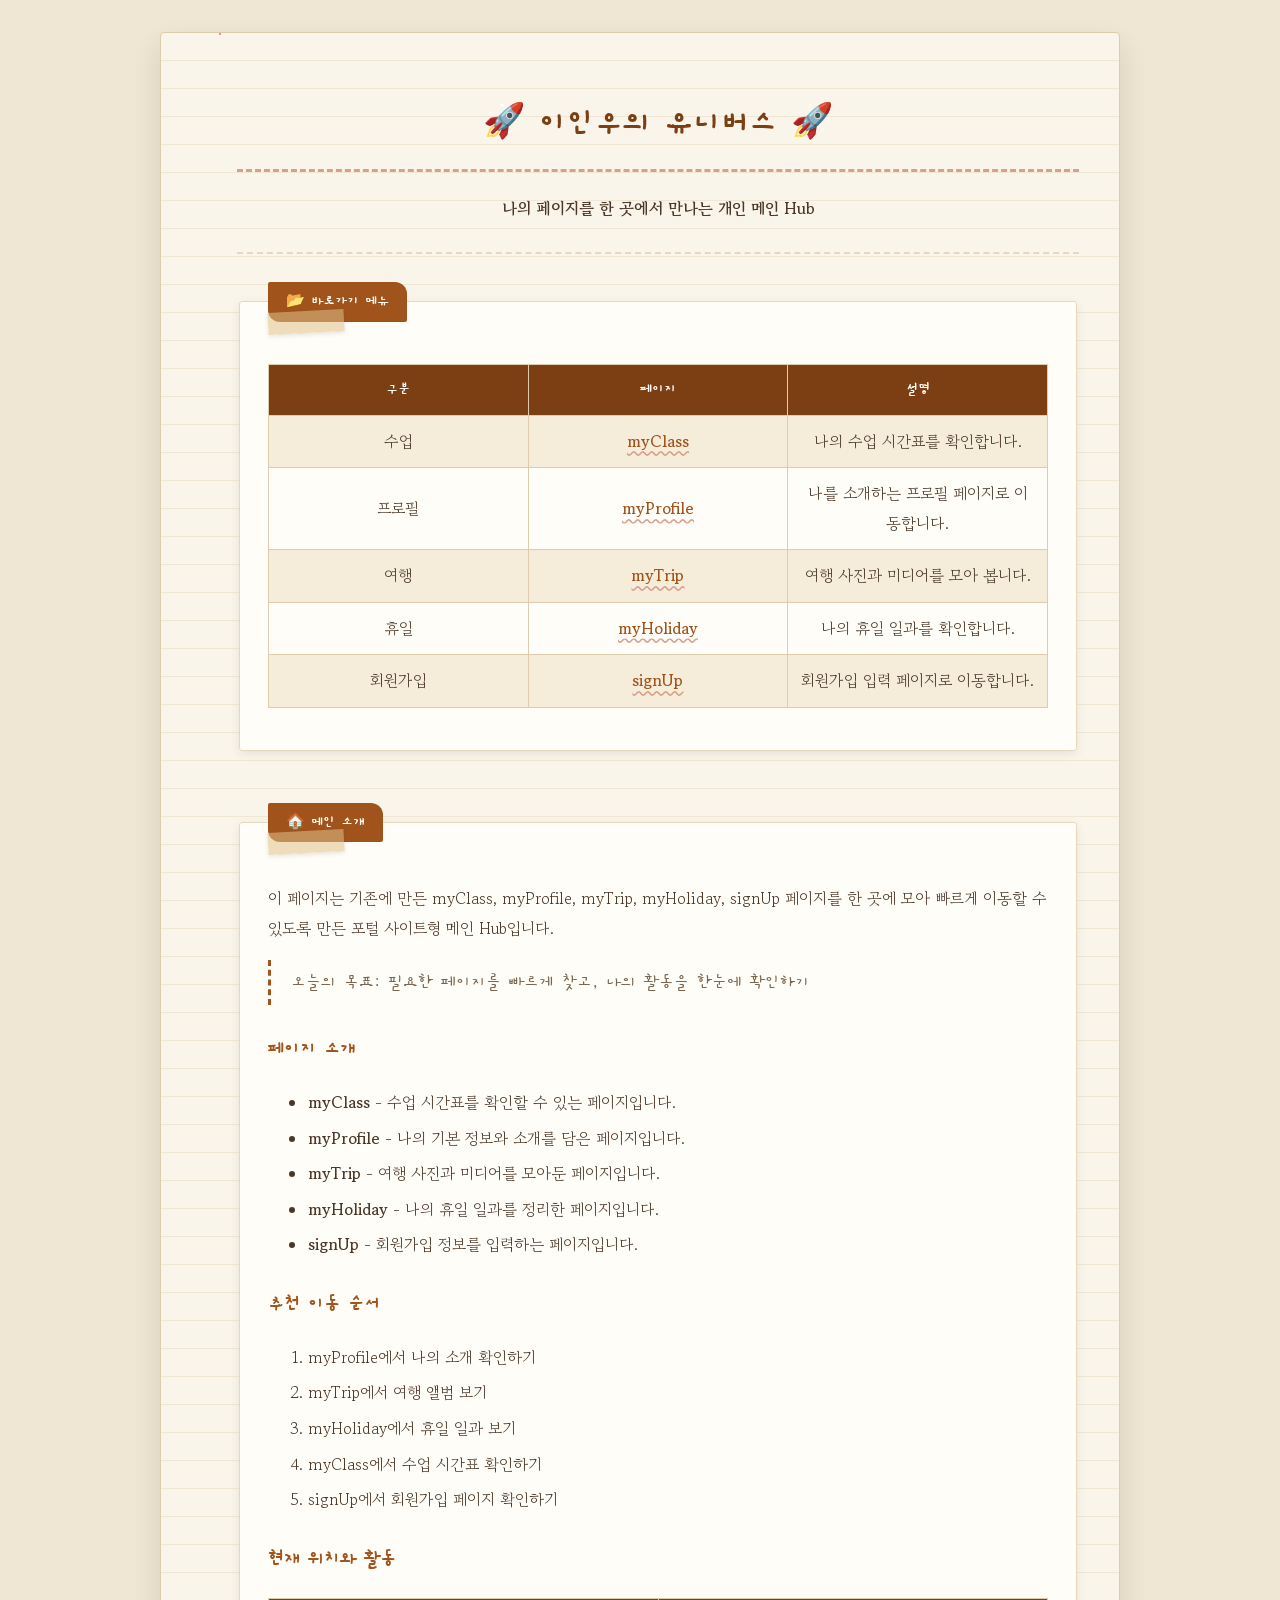
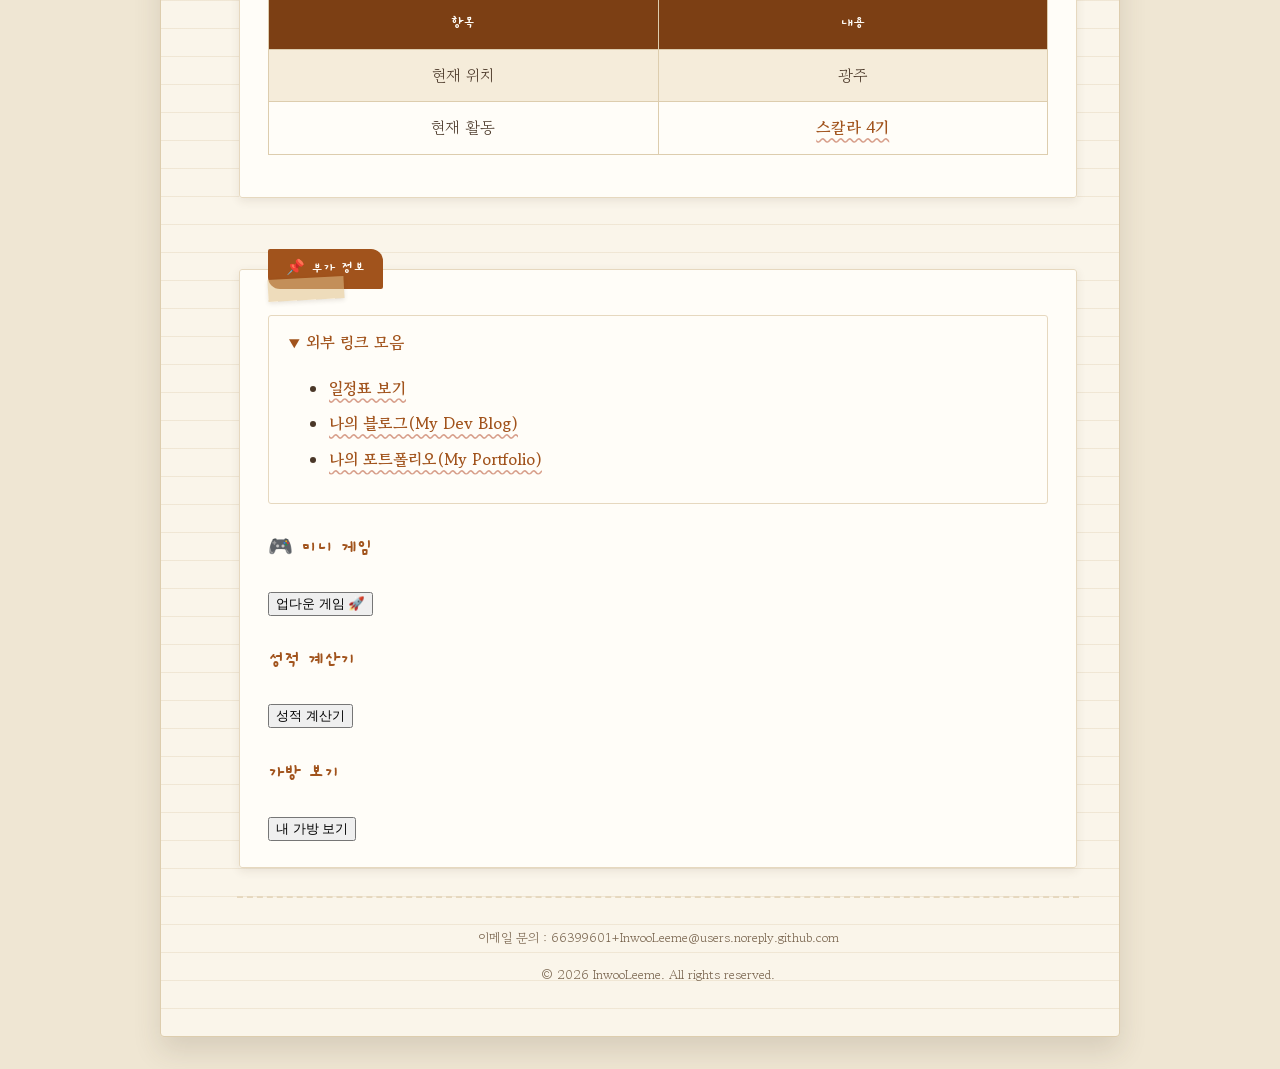
==== html/index.html @ 06366022 "feat : 과제 내 가방 보기 추가" ====
<!DOCTYPE html>
<html lang="ko">
<head>
    <meta charset="UTF-8">
    <meta name="viewport" content="width=device-width, initial-scale=1.0">
    <title>My Universe</title>
    <link rel="preconnect" href="https://fonts.googleapis.com">
    <link rel="preconnect" href="https://fonts.gstatic.com" crossorigin>
    <link rel="stylesheet" href="https://fonts.googleapis.com/css2?family=Gaegu:wght@400;700&family=Gowun+Batang:wght@400;700&display=swap">
    <link rel="stylesheet" href="../css/style.css">
</head>
<body>
    <div class="container">
        <header>
            <center>
                <h1>🚀 이인우의 유니버스 🚀</h1>
                <p><strong>나의 페이지를 한 곳에서 만나는 개인 메인 Hub</strong></p>
            </center>
        </header>
        <hr>
        <nav>
            <fieldset>
                <legend><strong>📂 바로가기 메뉴</strong></legend>
                <table border="1" width="100%" cellpadding="12">
                    <tr>
                        <th>구분</th>
                        <th>페이지</th>
                        <th>설명</th>
                    </tr>
                    <tr>
                        <td>수업</td>
                        <td><a href="./myClass.html">myClass</a></td>
                        <td>나의 수업 시간표를 확인합니다.</td>
                    </tr>
                    <tr>
                        <td>프로필</td>
                        <td><a href="./myProfile.html">myProfile</a></td>
                        <td>나를 소개하는 프로필 페이지로 이동합니다.</td>
                    </tr>
                    <tr>
                        <td>여행</td>
                        <td><a href="./myTrip.html">myTrip</a></td>
                        <td>여행 사진과 미디어를 모아 봅니다.</td>
                    </tr>
                    <tr>
                        <td>휴일</td>
                        <td><a href="./myHoliday.html">myHoliday</a></td>
                        <td>나의 휴일 일과를 확인합니다.</td>
                    </tr>
                    <tr>
                        <td>회원가입</td>
                        <td><a href="./signUp.html">signUp</a></td>
                        <td>회원가입 입력 페이지로 이동합니다.</td>
                    </tr>
                </table>
            </fieldset>
        </nav>
        <br>
        <main>
            <fieldset>
                <legend><strong>🏠 메인 소개</strong></legend>
                <p>
                    이 페이지는 기존에 만든 myClass, myProfile, myTrip, myHoliday, signUp 페이지를
                    한 곳에 모아 빠르게 이동할 수 있도록 만든 포털 사이트형 메인 Hub입니다.
                </p>
                <blockquote>
                    오늘의 목표: 필요한 페이지를 빠르게 찾고, 나의 활동을 한눈에 확인하기
                </blockquote>
                <h3>페이지 소개</h3>
                <ul>
                    <li><strong>myClass</strong> - 수업 시간표를 확인할 수 있는 페이지입니다.</li>
                    <li><strong>myProfile</strong> - 나의 기본 정보와 소개를 담은 페이지입니다.</li>
                    <li><strong>myTrip</strong> - 여행 사진과 미디어를 모아둔 페이지입니다.</li>
                    <li><strong>myHoliday</strong> - 나의 휴일 일과를 정리한 페이지입니다.</li>
                    <li><strong>signUp</strong> - 회원가입 정보를 입력하는 페이지입니다.</li>
                </ul>
                <h3>추천 이동 순서</h3>
                <ol>
                    <li>myProfile에서 나의 소개 확인하기</li>
                    <li>myTrip에서 여행 앨범 보기</li>
                    <li>myHoliday에서 휴일 일과 보기</li>
                    <li>myClass에서 수업 시간표 확인하기</li>
                    <li>signUp에서 회원가입 페이지 확인하기</li>
                </ol>
                <h3>현재 위치와 활동</h3>
                <table border="1" width="100%" cellpadding="10">
                    <tr>
                        <th>항목</th>
                        <th>내용</th>
                    </tr>
                    <tr>
                        <td>현재 위치</td>
                        <td>광주</td>
                    </tr>
                    <tr>
                        <td>현재 활동</td>
                        <td>
                            <a href="https://www.2026skala.co.kr/">스칼라 4기</a>
                        </td>
                    </tr>
                </table>
            </fieldset>
        </main>
        <br>
        <aside>
            <fieldset>
                <legend><strong>📌 부가 정보</strong></legend>
                <details open>
                    <summary>외부 링크 모음</summary>
                    <ul>
                        <li>
                            <a href="https://docs.google.com/spreadsheets/d/1yaVvMhbc0Y9Uvi_dNDvV1_X-wj0_c4yX/edit?rtpof=true&sd=true&pli=1&gid=946277720#gid=946277720">일정표 보기</a>
                        </li>
                        <li>
                            <a href="https://inwooleeme.vercel.app/blog">나의 블로그(My Dev Blog)</a>
                        </li>
                        <li>
                            <a href="https://inwooleeme.vercel.app/about">나의 포트폴리오(My Portfolio)</a>
                        </li>
                    </ul>
                </details>
                <section>
                    <h3>🎮 미니 게임</h3>
                    <button type="button" onclick="startUpDownGame()">업다운 게임 🚀</button>
                </section>
                <section>
                    <h3>성적 계산기</h3>
                    <button type="button" onclick="calculateGrade()">성적 계산기</button>
                </section>
                <section>
                    <h3>가방 보기</h3>
                    <button type="button" onclick="showMyBag()">내 가방 보기</button>
                </section>
            </fieldset>
        </aside>
        <hr>
        <footer>
            <center>
                <p>이메일 문의 : 66399601+InwooLeeme@users.noreply.github.com</p>
                <p>&copy; 2026 InwooLeeme. All rights reserved.</p>
            </center>
        </footer>
    </div>
    <script src="../script/upDown.js"></script>
    <script src="../script/grade.js"></script>
    <script src="../script/bag.js"></script>
</body>
</html>
---- css/style.css ----
:root{
    --paper: #faf5ea;
    --paper-line: #e6d8bf;
    --margin-line: #d8a08c;
    --ink: #4a3728;
    --ink-rgb: 74, 55, 40;
    --ink-soft: #7a6650;
    --accent: #a1531c;
    --accent-dark: #7c3f14;
    --tape: rgba(224, 194, 138, 0.55);
    --sage: #7c8f6e;
    --sage-dark: #5f6f53;
    --card-bg: #fffdf8;
    --border-strong: #ddcdae;
    --input-border: #cbb896;
}

*{
    box-sizing: border-box;
}

body{
    background-color: #efe6d3;
    color: var(--ink);
    font-family: "Gowun Batang", "Noto Serif KR", Georgia, serif;
    line-height: 1.85;
    margin: 0;
    padding: 32px;
}

.container{
    background-image:
        linear-gradient(var(--margin-line) 2px, transparent 2px),
        repeating-linear-gradient(var(--paper) 0px, var(--paper) 27px, var(--paper-line) 28px);
    background-position: 58px 0, 0 0;
    background-repeat: no-repeat, repeat-y;
    background-size: 2px 100%, 100% 28px;
    border: 1px solid var(--border-strong);
    border-radius: 4px;
    box-shadow: 0 14px 28px rgba(var(--ink-rgb), 0.14);
    margin: 0 auto;
    max-width: 960px;
    padding: 36px 40px 36px 76px;
    text-align: left;
}

h1{
    border-bottom: 3px dashed var(--margin-line);
    color: var(--accent-dark);
    font-family: "Gaegu", cursive;
    font-size: 34px;
    font-weight: 700;
    padding: 0 0 14px;
    text-align: center;
}

h2{
    background-color: transparent;
    border: none;
    border-bottom: 2px solid var(--margin-line);
    color: var(--accent-dark);
    font-family: "Gaegu", cursive;
    font-size: 24px;
    font-weight: 700;
    margin-top: 40px;
    padding: 0 0 8px;
}

h3{
    color: var(--accent);
    font-family: "Gaegu", cursive;
    font-size: 20px;
    font-weight: 700;
    margin-top: 26px;
}

p{
    color: var(--ink);
}

hr{
    border: none;
    border-top: 2px dashed var(--paper-line);
    margin: 28px 0;
}

a{
    color: var(--accent);
    font-weight: 700;
    text-decoration: underline;
    text-decoration-style: wavy;
    text-decoration-color: var(--margin-line);
    text-underline-offset: 3px;
}

a:hover{
    color: var(--accent-dark);
}

.container > a{
    display: block;
    text-align: center;
}

a:focus-visible,
button:focus-visible,
input:focus-visible,
select:focus-visible,
textarea:focus-visible{
    outline: 2px solid var(--accent);
    outline-offset: 2px;
}

mark{
    background-image: linear-gradient(100deg, transparent 0%, var(--tape) 10%, var(--tape) 90%, transparent 100%);
    background-position: 0 65%;
    background-repeat: no-repeat;
    background-size: 100% 55%;
    color: inherit;
    padding: 0 2px;
}

fieldset,
dl,
details,
figure,
.trip-card{
    background-color: var(--card-bg);
    border: 1px solid var(--paper-line);
}

fieldset,
dl,
details,
figure{
    border-radius: 3px;
}

fieldset,
figure{
    box-shadow: 0 3px 10px rgba(var(--ink-rgb), 0.1);
}

fieldset{
    margin-bottom: 22px;
    padding: 26px 28px;
    position: relative;
}

fieldset::before,
.trip-card::before{
    background-color: var(--tape);
    box-shadow: 0 2px 4px rgba(var(--ink-rgb), 0.12);
    content: "";
    position: absolute;
}

fieldset::before{
    height: 22px;
    left: 28px;
    top: -11px;
    transform: rotate(-3deg);
    width: 76px;
}

fieldset:nth-of-type(even)::before{
    left: auto;
    right: 28px;
    transform: rotate(3deg);
}

legend{
    background-color: var(--accent);
    border-radius: 2px 12px 2px 12px;
    color: var(--card-bg);
    font-family: "Gaegu", cursive;
    font-size: 15px;
    font-weight: 700;
    padding: 6px 18px;
}

table{
    background-color: var(--card-bg);
    border-collapse: collapse;
    border: 1px solid var(--border-strong) !important;
    margin: 16px 0;
    overflow-x: auto;
    table-layout: fixed;
    width: 100%;
}

th, td{
    border: 1px solid var(--border-strong) !important;
    padding: 11px 12px;
    text-align: center;
    vertical-align: middle;
}

th,
thead th{
    background-color: var(--accent-dark);
    color: var(--card-bg);
    font-family: "Gaegu", cursive;
    font-size: 15px;
    font-weight: 700;
}

tbody tr:nth-child(even){
    background-color: #f5ecda;
}

tbody tr:hover{
    background-color: #f0e0c4;
}

/* 목록 */
ul, ol{
    color: var(--ink);
}

li{
    margin-bottom: 6px;
}

blockquote{
    border-left: 3px dashed var(--accent);
    color: var(--ink-soft);
    font-family: "Gaegu", cursive;
    font-size: 18px;
    margin: 16px 0;
    padding: 6px 20px;
}

dl{
    padding: 8px 24px;
}

dt{
    color: var(--accent-dark);
    font-family: "Gaegu", cursive;
    font-size: 18px;
    font-weight: 700;
    margin-top: 16px;
}

dd{
    color: var(--ink);
    margin: 4px 0 0;
}

details{
    padding: 12px 20px;
}

summary{
    color: var(--accent);
    cursor: pointer;
    font-weight: 700;
}

/* 폼 (signUp) */
form{
    margin: 0 auto;
    max-width: 820px;
    text-align: left;
}

form p{
    margin: 18px 0;
}

form label{
    color: var(--ink);
    display: inline-block;
    font-weight: 700;
    min-width: 110px;
}

form fieldset{
    border: 2px solid var(--border-strong);
    border-radius: 4px;
    margin-bottom: 26px;
    padding: 28px 30px;
}

form legend{
    background-color: var(--accent-dark);
    border-radius: 2px 14px 2px 14px;
    color: var(--card-bg);
    font-size: 16px;
    padding: 8px 18px;
}

input[type="text"],
input[type="password"],
input[type="date"],
select,
textarea{
    background-color: var(--card-bg);
    border: none;
    border-bottom: 2px solid var(--input-border);
    color: var(--ink);
    font-family: inherit;
    font-size: 16px;
    margin-top: 6px;
    padding: 12px 10px;
    width: min(100%, 520px);
}

select{
    cursor: pointer;
}

.email-row{
    align-items: center;
    display: flex;
    flex-wrap: wrap;
    gap: 8px;
}

.email-row label{
    margin: 0;
}

.email-row input,
.email-row select{
    margin-top: 0;
}

#email-id{
    width: 220px;
}

#email-domain{
    width: 220px;
}

textarea{
    border: 2px solid var(--input-border);
    min-height: 140px;
    resize: vertical;
    width: 100%;
}

input[type="text"]:focus,
input[type="password"]:focus,
input[type="date"]:focus,
select:focus,
textarea:focus{
    border-color: var(--accent);
    outline: none;
}

input[type="checkbox"],
input[type="radio"]{
    accent-color: var(--accent);
    margin-right: 6px;
    transform: scale(1.15);
}

input[type="submit"],
input[type="reset"]{
    border-radius: 3px;
    cursor: pointer;
    font-family: "Gaegu", cursive;
    font-size: 18px;
    font-weight: 700;
    letter-spacing: 1px;
    margin: 8px 8px 0 0;
    padding: 13px 30px;
    transition: transform 0.15s ease;
}

input[type="submit"]{
    background-color: var(--accent);
    border: 3px double var(--card-bg);
    box-shadow: 0 0 0 2px var(--accent-dark);
    color: var(--card-bg);
    transform: rotate(-1.5deg);
}

input[type="submit"]:hover{
    background-color: var(--accent-dark);
    transform: rotate(0deg);
}

input[type="reset"]{
    background-color: var(--sage);
    border: 3px double var(--card-bg);
    box-shadow: 0 0 0 2px var(--sage-dark);
    color: var(--card-bg);
    transform: rotate(1.5deg);
}

input[type="reset"]:hover{
    background-color: var(--sage-dark);
    transform: rotate(0deg);
}

/* 갤러리 (myTrip) */
figure{
    display: inline-block;
    margin: 8px;
    padding: 10px;
    vertical-align: top;
}

figure img,
figure video{
    border-radius: 2px;
    display: block;
    max-width: 100%;
}

.trip-card{
    box-shadow: 0 4px 12px rgba(var(--ink-rgb), 0.12);
    color: var(--ink-soft);
    display: inline-block;
    margin: 14px;
    padding: 14px 14px 20px;
    position: relative;
    text-align: center;
    transform: rotate(-1.5deg);
    vertical-align: top;
    width: 430px;
}

.trip-card:nth-child(even){
    transform: rotate(1.5deg);
}

.trip-card::before{
    height: 24px;
    left: 50%;
    top: -12px;
    transform: translateX(-50%) rotate(-4deg);
    width: 90px;
}

.trip-card img{
    border-radius: 2px;
    display: block;
    height: auto;
    margin: 0 auto 10px;
    max-width: 100%;
}

figcaption{
    color: var(--ink-soft);
    font-family: "Gaegu", cursive;
    font-size: 14px;
    margin-top: 8px;
    text-align: center;
}

footer p{
    color: var(--ink-soft);
    font-size: 13px;
}

@media (max-width: 600px){
    body{
        padding: 16px;
    }

    .container{
        background-position: 30px 0, 0 0;
        padding: 24px 20px 24px 44px;
    }

    .trip-card{
        margin: 10px 0;
        transform: none;
        width: 100%;
    }

    .trip-card:nth-child(even){
        transform: none;
    }

    form label{
        display: block;
        margin-bottom: 4px;
    }

    #email-id,
    #email-domain{
        width: 100%;
    }

    .email-row{
        align-items: stretch;
    }

    input[type="submit"],
    input[type="reset"]{
        width: 100%;
    }
}
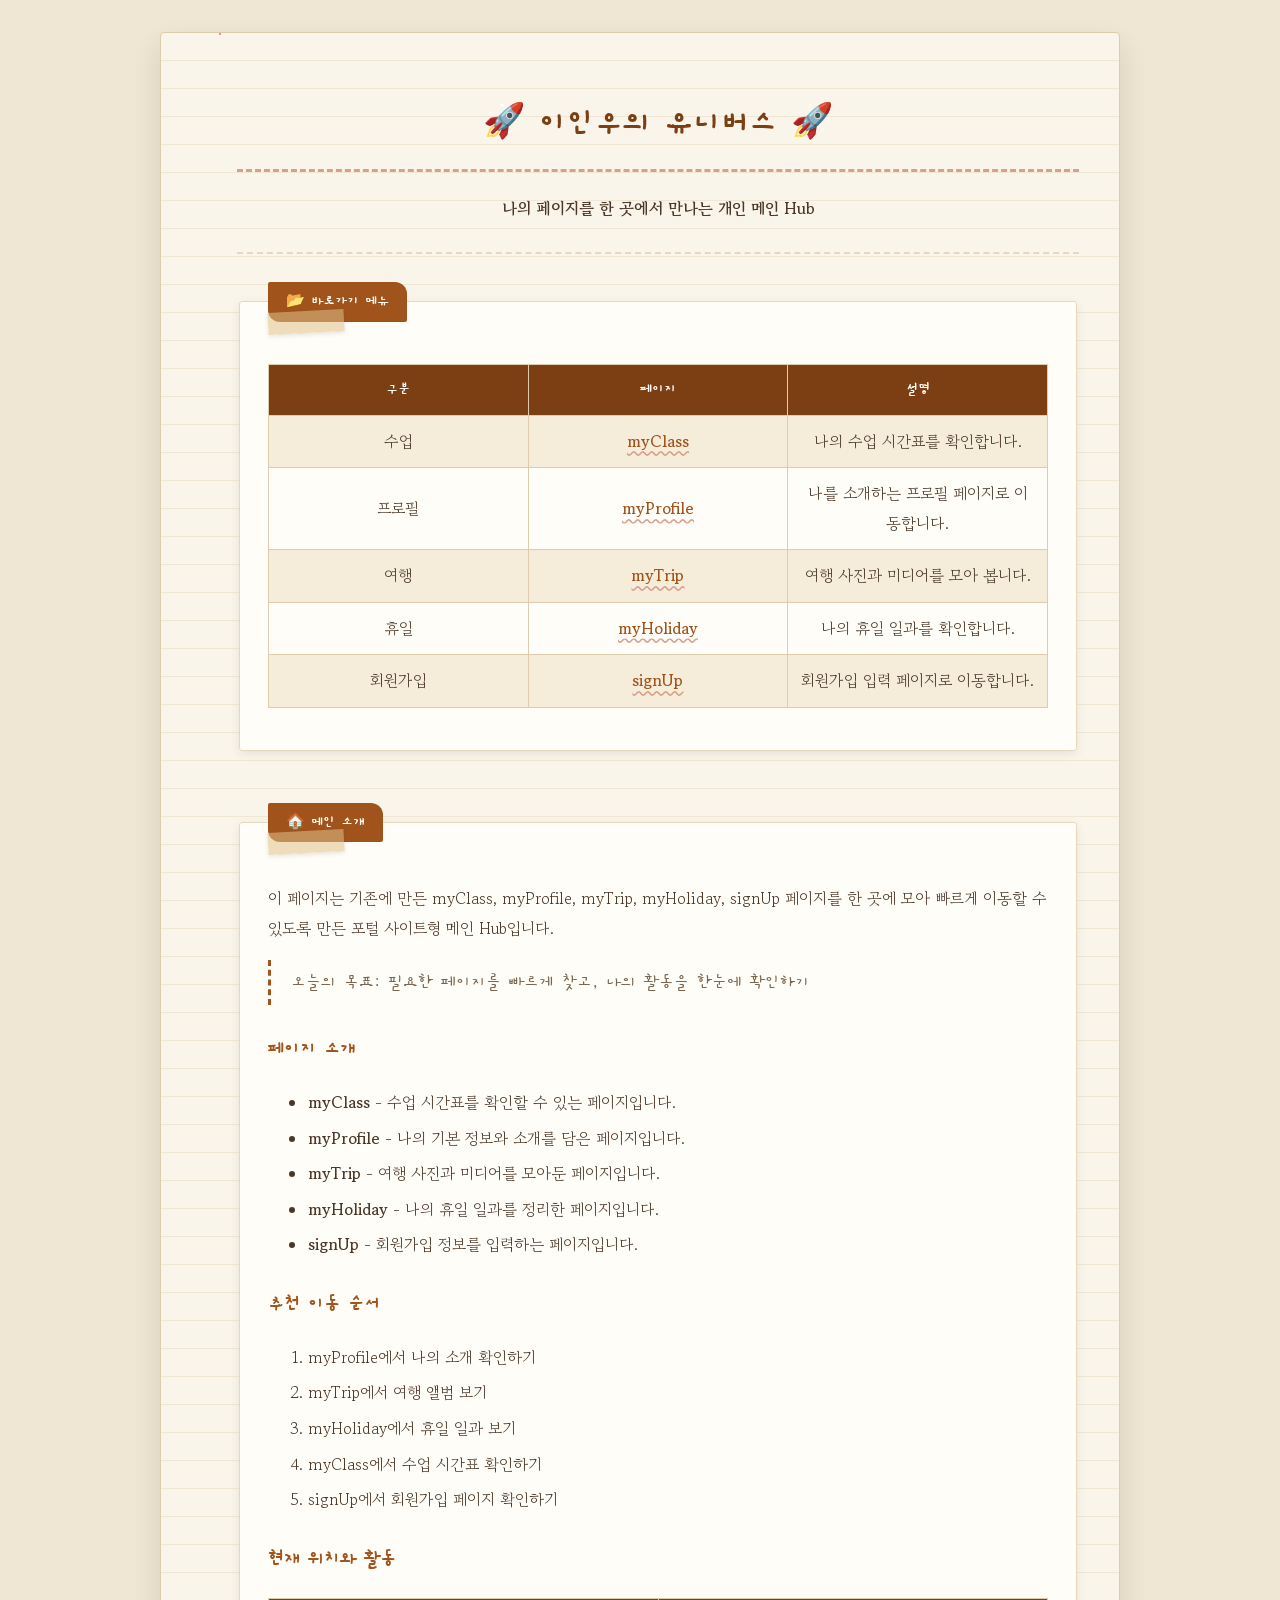
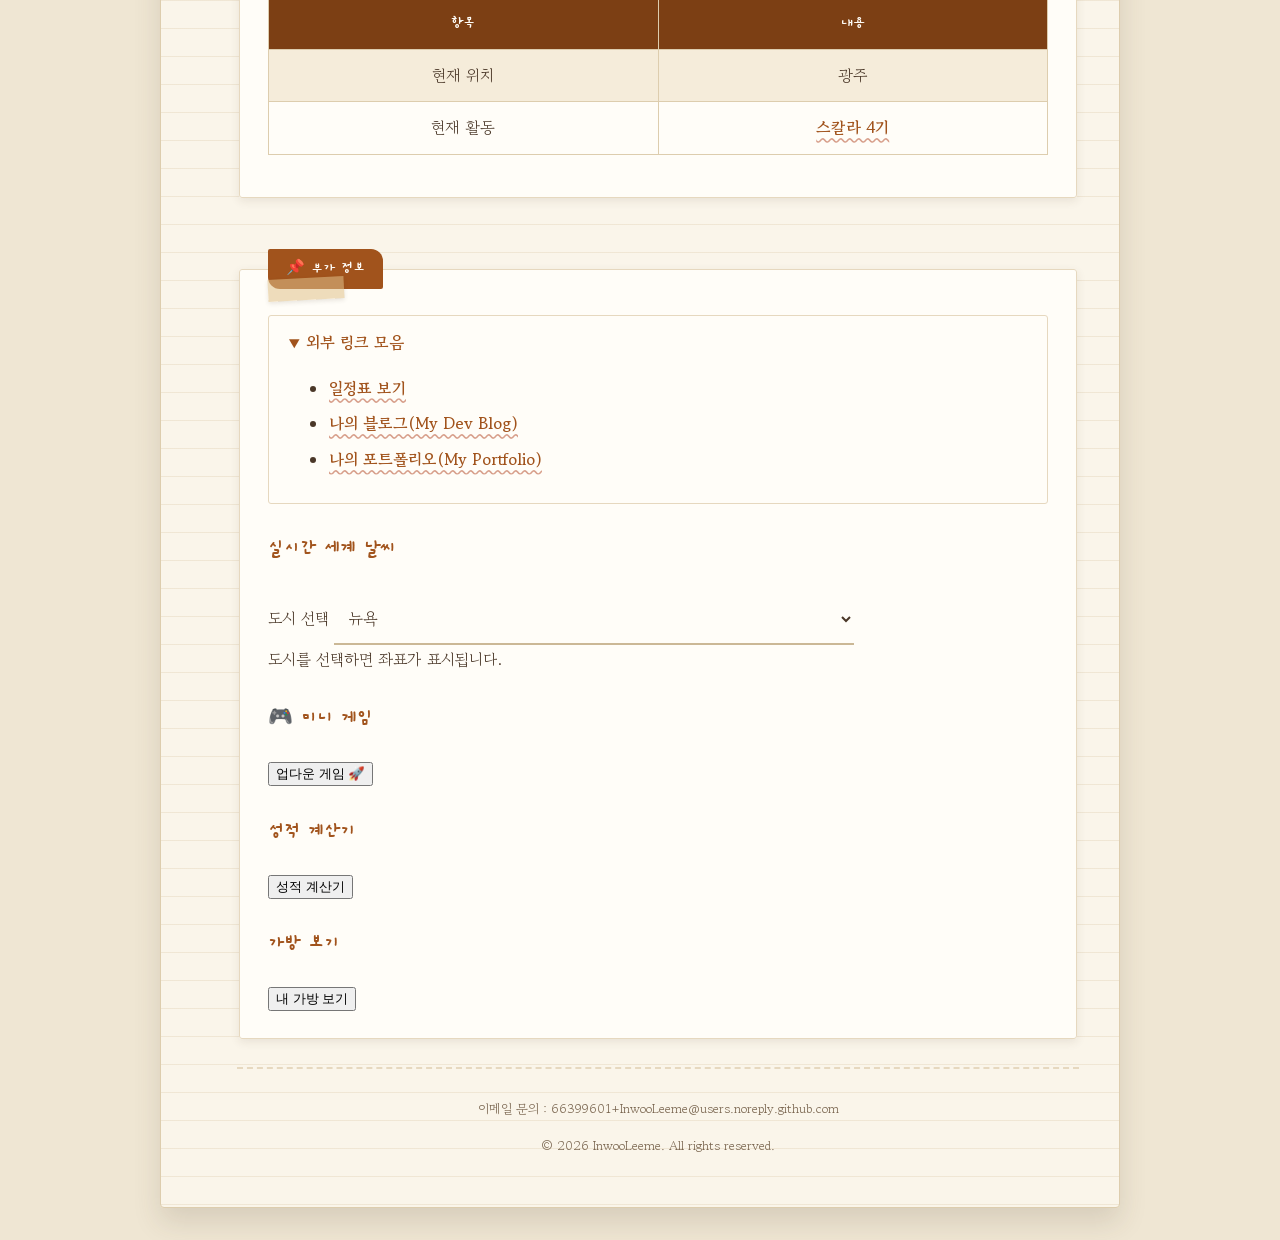
==== commit 593fca3b: "feat : 과제 실시간 날씨 - DOM/이벤트 추가" ====
--- a/html/index.html
+++ b/html/index.html
@@ -119,6 +119,20 @@
                         </li>
                     </ul>
                 </details>
+                <section class="weather-panel">
+                    <h3>실시간 세계 날씨</h3>
+                    <label for="city">도시 선택</label>
+                    <select id="city">
+                        <option value="New York">뉴욕</option>
+                        <option value="Seoul">서울</option>
+                        <option value="Kathmandu">네팔</option>
+                        <option value="Tokyo">도쿄</option>
+                        <option value="Paris">파리</option>
+                    </select>
+                    <div id="weather-box" class="weather-coordinates">
+                        도시를 선택하면 좌표가 표시됩니다.
+                    </div>
+                </section>
                 <section>
                     <h3>🎮 미니 게임</h3>
                     <button type="button" onclick="startUpDownGame()">업다운 게임 🚀</button>
@@ -144,5 +158,6 @@
     <script src="../script/upDown.js"></script>
     <script src="../script/grade.js"></script>
     <script src="../script/bag.js"></script>
+    <script src="../script//weather.js"></script>
 </body>
 </html>
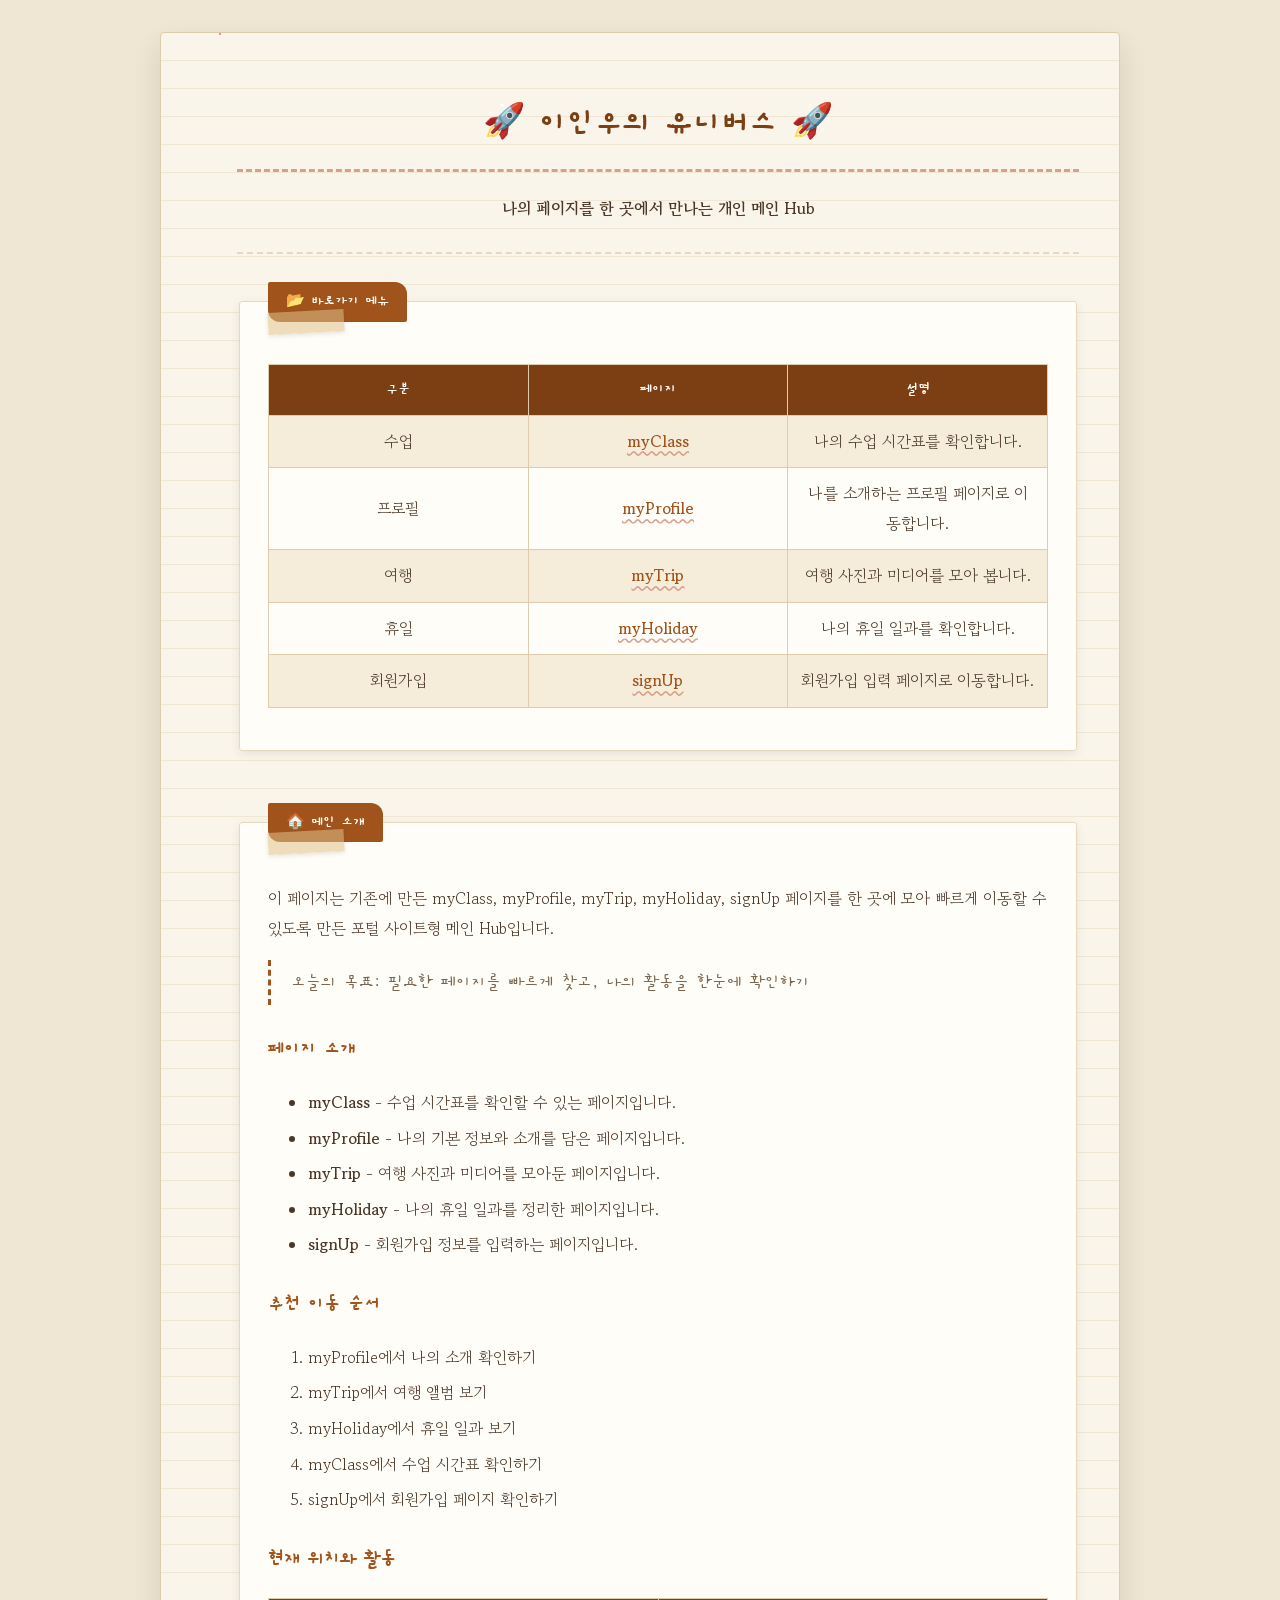
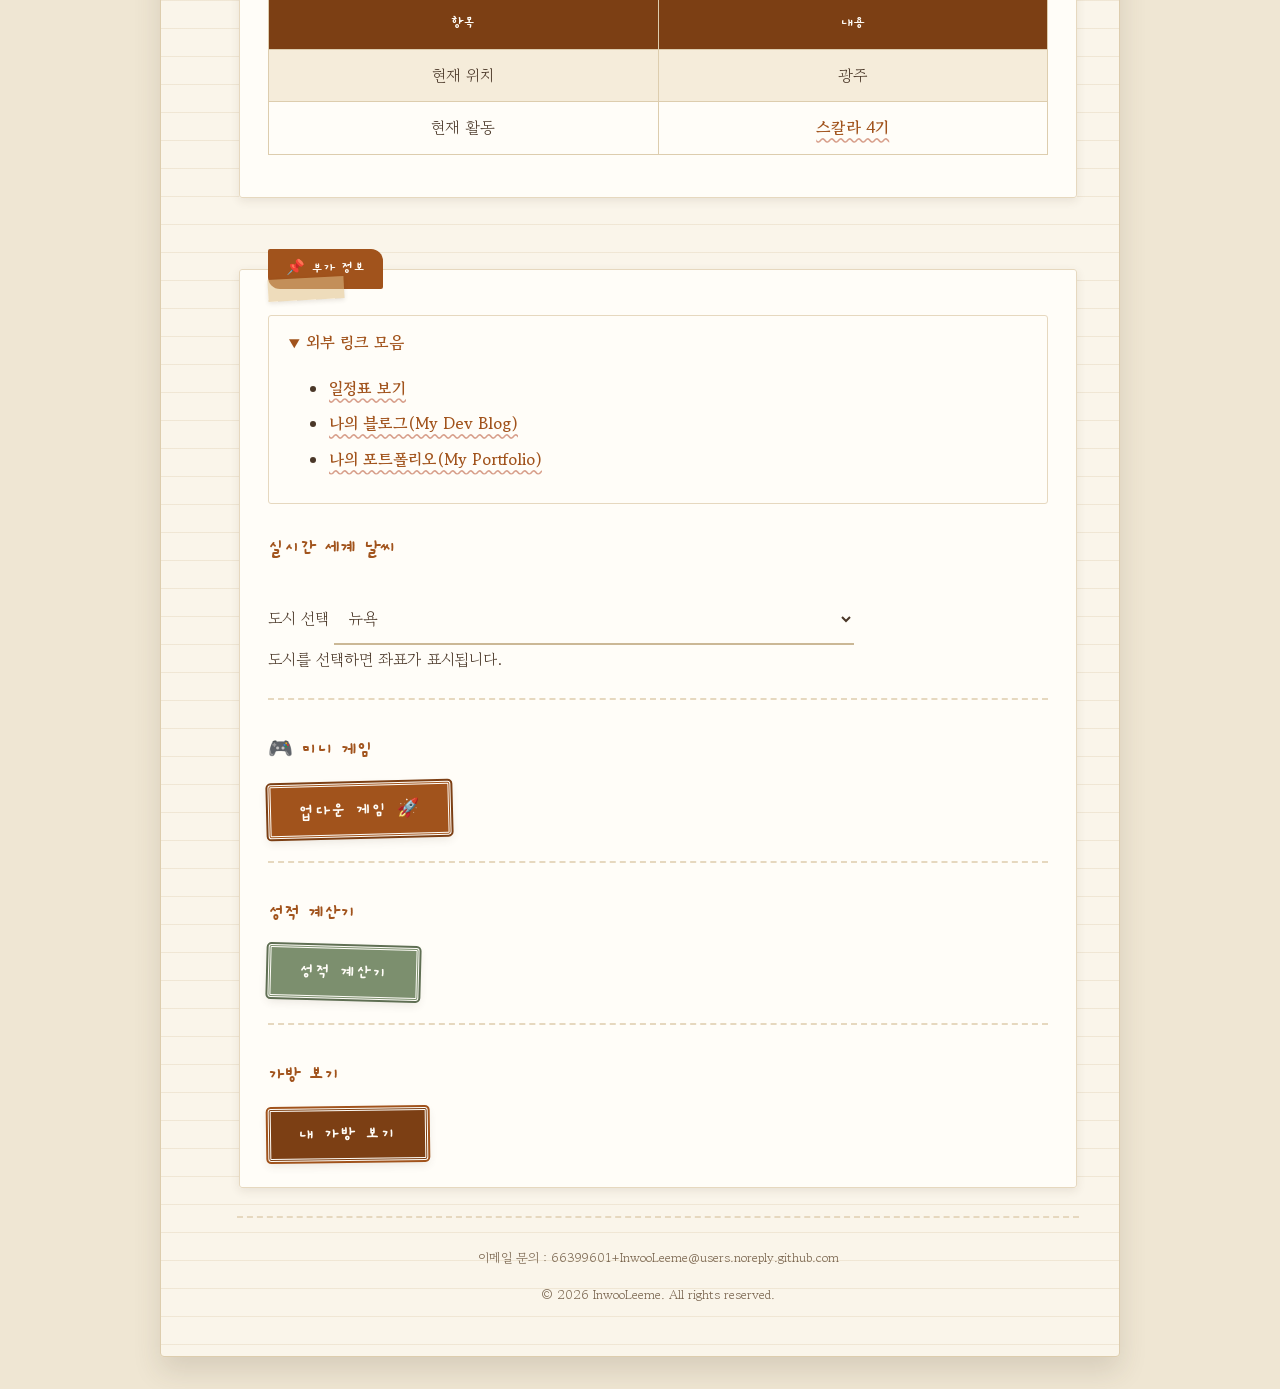
==== commit 651c1152: "feat: 사이드바 액션 버튼 스타일 개선" ====
--- a/html/index.html
+++ b/html/index.html
@@ -133,15 +133,15 @@
                         도시를 선택하면 좌표가 표시됩니다.
                     </div>
                 </section>
-                <section>
+                <section class="action-panel mini-game-panel">
                     <h3>🎮 미니 게임</h3>
                     <button type="button" onclick="startUpDownGame()">업다운 게임 🚀</button>
                 </section>
-                <section>
+                <section class="action-panel grade-panel">
                     <h3>성적 계산기</h3>
                     <button type="button" onclick="calculateGrade()">성적 계산기</button>
                 </section>
-                <section>
+                <section class="action-panel bag-panel">
                     <h3>가방 보기</h3>
                     <button type="button" onclick="showMyBag()">내 가방 보기</button>
                 </section>
--- a/css/style.css
+++ b/css/style.css
@@ -397,6 +397,70 @@
     transform: rotate(0deg);
 }
 
+.action-panel{
+    border-top: 2px dashed var(--paper-line);
+    margin-top: 24px;
+    padding-top: 6px;
+}
+
+.action-panel h3{
+    margin-bottom: 10px;
+}
+
+.action-panel button{
+    background-color: var(--accent);
+    border: 3px double var(--card-bg);
+    border-radius: 3px;
+    box-shadow: 0 0 0 2px var(--accent-dark), 0 4px 10px rgba(var(--ink-rgb), 0.12);
+    color: var(--card-bg);
+    cursor: pointer;
+    font-family: "Gaegu", cursive;
+    font-size: 18px;
+    font-weight: 700;
+    letter-spacing: 1px;
+    margin-top: 4px;
+    padding: 12px 28px;
+    transform: rotate(-1.5deg);
+    transition: background-color 0.15s ease, box-shadow 0.15s ease, transform 0.15s ease;
+}
+
+.grade-panel button{
+    background-color: var(--sage);
+    box-shadow: 0 0 0 2px var(--sage-dark), 0 4px 10px rgba(var(--ink-rgb), 0.12);
+    transform: rotate(1.5deg);
+}
+
+.bag-panel button{
+    background-color: var(--accent-dark);
+    box-shadow: 0 0 0 2px var(--accent), 0 4px 10px rgba(var(--ink-rgb), 0.12);
+    transform: rotate(-0.8deg);
+}
+
+.action-panel button:hover{
+    background-color: var(--accent-dark);
+    box-shadow: 0 0 0 2px var(--accent-dark), 0 6px 14px rgba(var(--ink-rgb), 0.16);
+    transform: rotate(0deg) translateY(-1px);
+}
+
+.grade-panel button:hover{
+    background-color: var(--sage-dark);
+    box-shadow: 0 0 0 2px var(--sage-dark), 0 6px 14px rgba(var(--ink-rgb), 0.16);
+}
+
+.bag-panel button:hover{
+    background-color: var(--accent);
+    box-shadow: 0 0 0 2px var(--accent-dark), 0 6px 14px rgba(var(--ink-rgb), 0.16);
+}
+
+.action-panel button:active{
+    box-shadow: 0 0 0 2px var(--accent-dark), 0 2px 6px rgba(var(--ink-rgb), 0.12);
+    transform: rotate(0deg) translateY(1px);
+}
+
+.grade-panel button:active{
+    box-shadow: 0 0 0 2px var(--sage-dark), 0 2px 6px rgba(var(--ink-rgb), 0.12);
+}
+
 /* 갤러리 (myTrip) */
 figure{
     display: inline-block;
@@ -492,6 +556,14 @@
         align-items: stretch;
     }
 
+    .weather-coordinates{
+        grid-template-columns: 1fr;
+    }
+
+    .action-panel button{
+        width: 100%;
+    }
+
     input[type="submit"],
     input[type="reset"]{
         width: 100%;
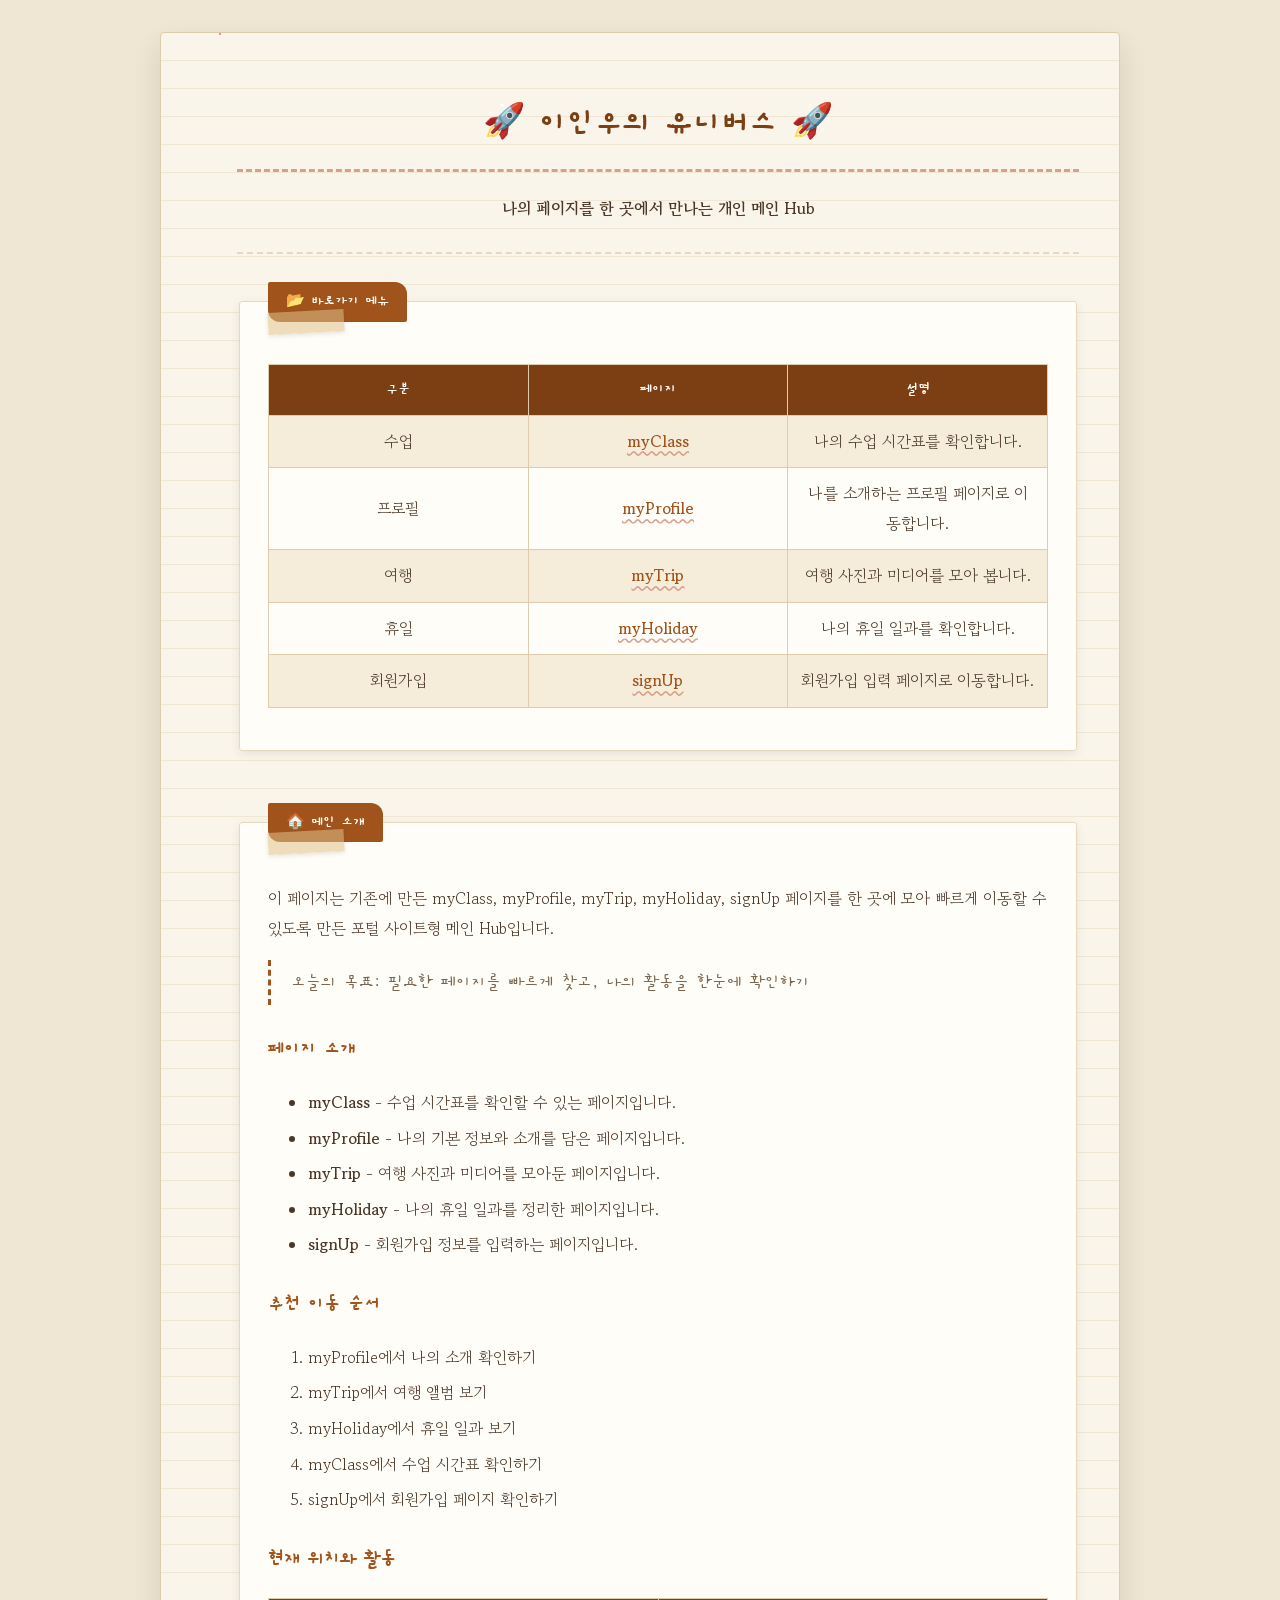
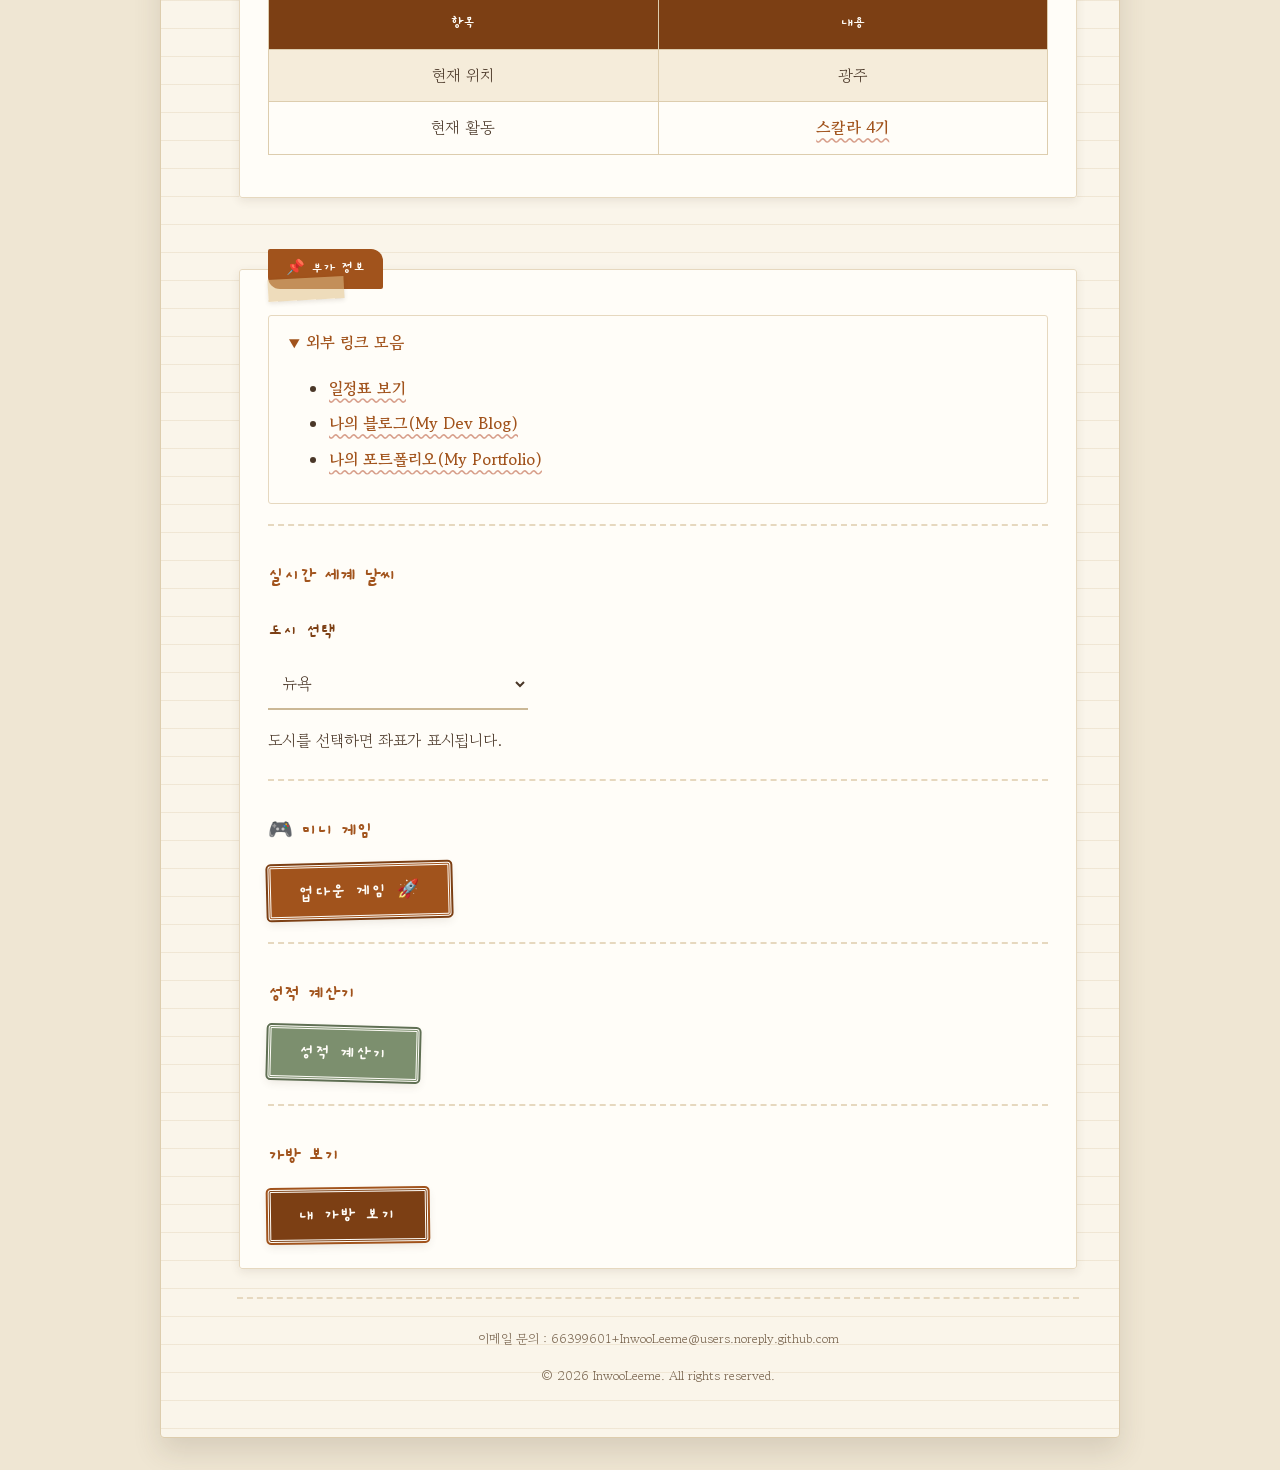
==== commit cc81a485: "refactor : 과제 실시간 날씨 - 모듈분리 추가" ====
--- a/html/index.html
+++ b/html/index.html
@@ -158,6 +158,6 @@
     <script src="../script/upDown.js"></script>
     <script src="../script/grade.js"></script>
     <script src="../script/bag.js"></script>
-    <script src="../script//weather.js"></script>
+    <script type="module" src="../script/realtimeInfo.js"></script>
 </body>
 </html>
--- a/css/style.css
+++ b/css/style.css
@@ -311,6 +311,64 @@
     cursor: pointer;
 }
 
+.weather-panel{
+    border-top: 2px dashed var(--paper-line);
+    margin-top: 20px;
+    padding-top: 6px;
+}
+
+.weather-panel label{
+    color: var(--accent-dark);
+    display: block;
+    font-family: "Gaegu", cursive;
+    font-size: 18px;
+    font-weight: 700;
+    margin-bottom: 4px;
+}
+
+.weather-panel select{
+    max-width: 260px;
+}
+
+.weather-coordinates{
+    display: grid;
+    gap: 10px;
+    grid-template-columns: repeat(2, minmax(0, 1fr));
+    margin-top: 16px;
+    max-width: 620px;
+}
+
+.weather-coordinates p{
+    background-color: #f8efe0;
+    border: 1px solid var(--paper-line);
+    border-left: 4px solid var(--sage);
+    border-radius: 3px;
+    box-shadow: 0 2px 6px rgba(var(--ink-rgb), 0.08);
+    margin: 0;
+    padding: 10px 12px;
+}
+
+.weather-coordinates strong{
+    color: var(--accent-dark);
+    display: block;
+    font-family: "Gaegu", cursive;
+    font-size: 16px;
+    line-height: 1.2;
+}
+
+.weather-coordinates span{
+    color: var(--ink);
+    display: block;
+    font-size: 17px;
+    font-weight: 700;
+    margin-top: 2px;
+    word-break: break-word;
+}
+
+.weather-loading{
+    grid-column: 1 / -1;
+}
+
 .email-row{
     align-items: center;
     display: flex;
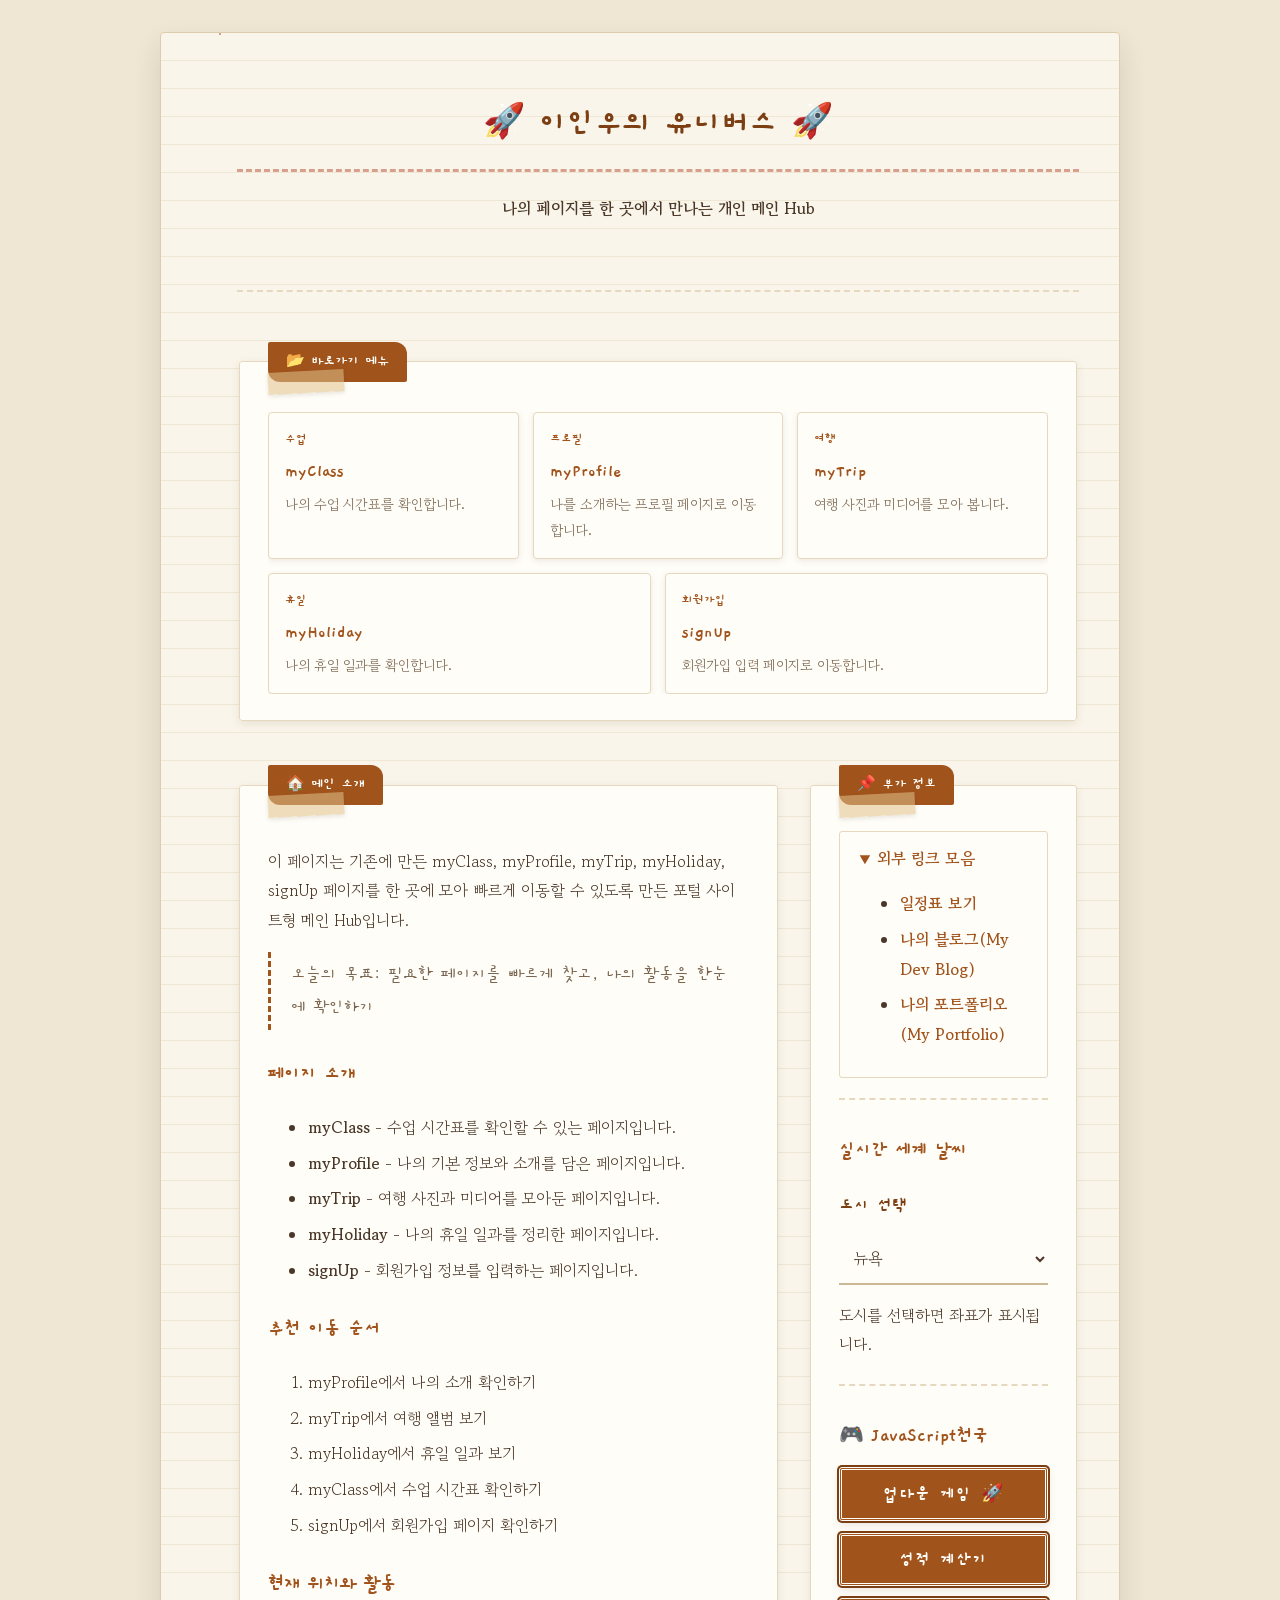
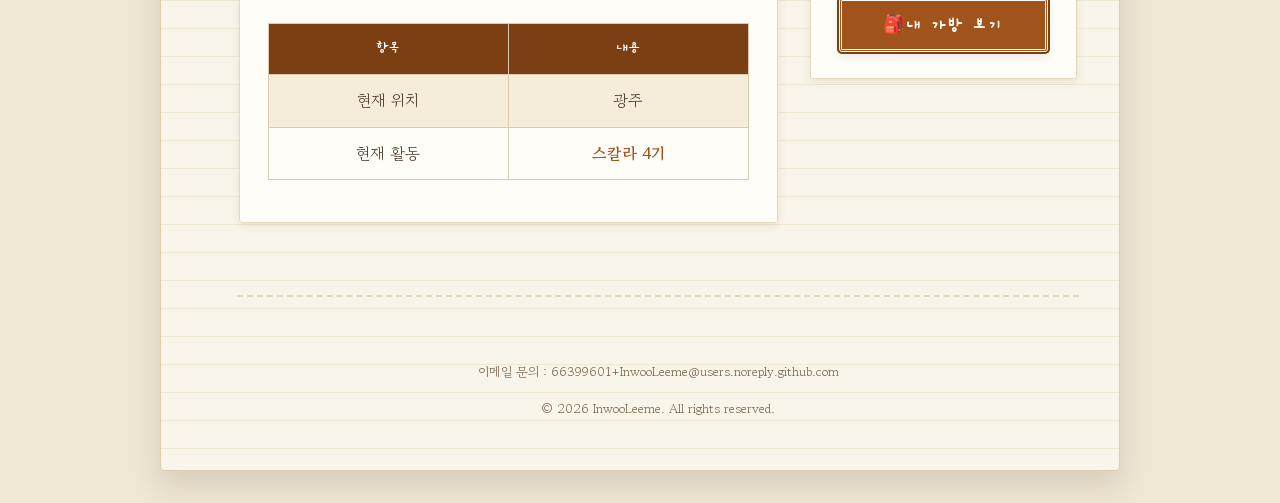
==== commit b5404548: "refactor: 사이드바 미니앱 버튼을 JavaScript천국 패널로 통합" ====
--- a/html/index.html
+++ b/html/index.html
@@ -134,16 +134,10 @@
                     </div>
                 </section>
                 <section class="action-panel mini-game-panel">
-                    <h3>🎮 미니 게임</h3>
+                    <h3>🎮 JavaScript천국</h3>
                     <button type="button" onclick="startUpDownGame()">업다운 게임 🚀</button>
-                </section>
-                <section class="action-panel grade-panel">
-                    <h3>성적 계산기</h3>
                     <button type="button" onclick="calculateGrade()">성적 계산기</button>
-                </section>
-                <section class="action-panel bag-panel">
-                    <h3>가방 보기</h3>
-                    <button type="button" onclick="showMyBag()">내 가방 보기</button>
+                    <button type="button" onclick="showMyBag()">🎒내 가방 보기</button>
                 </section>
             </fieldset>
         </aside>
--- a/css/style.css
+++ b/css/style.css
@@ -44,6 +44,47 @@
     text-align: left;
 }
 
+.container:has(> nav){
+    column-gap: 28px;
+    display: grid;
+    grid-template-columns: 2fr 1fr;
+    row-gap: 22px;
+}
+
+.container:has(> nav) > header,
+.container:has(> nav) > hr,
+.container:has(> nav) > nav,
+.container:has(> nav) > footer{
+    grid-column: 1 / -1;
+}
+
+.container:has(> nav) > br{
+    display: none;
+}
+
+.container:has(> nav) > main{
+    grid-column: 1;
+}
+
+.container:has(> nav) > aside{
+    grid-column: 2;
+}
+
+.container:has(.trip-card){
+    align-items: start;
+    column-gap: 24px;
+    display: grid;
+    grid-template-columns: repeat(3, minmax(0, 1fr));
+    row-gap: 24px;
+}
+
+.container:has(.trip-card) > h1,
+.container:has(.trip-card) > figure,
+.container:has(.trip-card) > hr,
+.container:has(.trip-card) > h2{
+    grid-column: 1 / -1;
+}
+
 h1{
     border-bottom: 3px dashed var(--margin-line);
     color: var(--accent-dark);
@@ -52,6 +93,21 @@
     font-weight: 700;
     padding: 0 0 14px;
     text-align: center;
+}
+
+header h1{
+    animation: fadeInDown 0.9s ease both;
+}
+
+@keyframes fadeInDown{
+    from{
+        opacity: 0;
+        transform: translateY(-14px);
+    }
+    to{
+        opacity: 1;
+        transform: translateY(0);
+    }
 }
 
 h2{
@@ -87,10 +143,8 @@
 a{
     color: var(--accent);
     font-weight: 700;
-    text-decoration: underline;
-    text-decoration-style: wavy;
-    text-decoration-color: var(--margin-line);
-    text-underline-offset: 3px;
+    text-decoration: none;
+    transition: color 0.25s ease;
 }
 
 a:hover{
@@ -213,7 +267,95 @@
     background-color: #f0e0c4;
 }
 
-/* 목록 */
+nav table{
+    background-color: transparent;
+    border: none !important;
+    display: flex;
+    flex-wrap: wrap;
+    gap: 14px;
+    margin: 4px 0 0;
+    table-layout: auto;
+    width: 100%;
+}
+
+nav table thead,
+nav table tbody{
+    display: contents;
+}
+
+nav table tr{
+    background-color: var(--card-bg);
+    border: 1px solid var(--paper-line);
+    border-radius: 4px;
+    box-shadow: 0 2px 6px rgba(var(--ink-rgb), 0.1);
+    cursor: pointer;
+    display: flex;
+    flex: 1 1 190px;
+    flex-direction: column;
+    gap: 4px;
+    padding: 14px 16px;
+    position: relative;
+    transition: background-color 0.25s ease, box-shadow 0.25s ease, transform 0.25s ease;
+}
+
+nav table tr:nth-child(even){
+    background-color: var(--card-bg);
+}
+
+/* 카드가 구분/페이지/설명을 모두 담으므로 중복되는 헤더 행은 숨김 */
+nav table tr:first-child{
+    display: none;
+}
+
+nav table tr:hover{
+    background-color: #f0e0c4;
+    box-shadow: 0 10px 20px rgba(var(--ink-rgb), 0.18);
+    transform: translateY(-3px);
+}
+
+/* 키보드 탐색 시에만 표시. 바깥에 뜨는 아웃라인(이중 테두리) 대신
+   카드 테두리에 통합된 inset 링으로 자연스럽게 강조 */
+nav table tr:has(:focus-visible){
+    border-color: var(--accent);
+    box-shadow: inset 0 0 0 2px var(--accent), 0 2px 6px rgba(var(--ink-rgb), 0.1);
+    outline: none;
+}
+
+nav th,
+nav td{
+    background-color: transparent;
+    border: none !important;
+    padding: 0;
+    text-align: left;
+}
+
+nav table td:first-child{
+    color: var(--accent);
+    font-family: "Gaegu", cursive;
+    font-size: 13px;
+    font-weight: 700;
+}
+
+nav table td:nth-child(2) a{
+    font-family: "Gaegu", cursive;
+    font-size: 18px;
+}
+
+nav table td:nth-child(2) a::after{
+    content: "";
+    inset: 0;
+    position: absolute;
+}
+
+nav table td:nth-child(2) a:focus-visible{
+    outline: none;
+}
+
+nav table td:last-child{
+    color: var(--ink-soft);
+    font-size: 14px;
+}
+
 ul, ol{
     color: var(--ink);
 }
@@ -258,7 +400,6 @@
     font-weight: 700;
 }
 
-/* 폼 (signUp) */
 form{
     margin: 0 auto;
     max-width: 820px;
@@ -338,6 +479,11 @@
     max-width: 620px;
 }
 
+/* 도시 미선택(안내 문구만 있고 <p>가 없을 때)엔 그리드 대신 전체 폭 블록으로 표시 */
+.weather-coordinates:not(:has(p)){
+    display: block;
+}
+
 .weather-coordinates p{
     background-color: #f8efe0;
     border: 1px solid var(--paper-line);
@@ -426,7 +572,7 @@
     letter-spacing: 1px;
     margin: 8px 8px 0 0;
     padding: 13px 30px;
-    transition: transform 0.15s ease;
+    transition: background-color 0.25s ease, transform 0.15s ease;
 }
 
 input[type="submit"]{
@@ -463,6 +609,16 @@
 
 .action-panel h3{
     margin-bottom: 10px;
+}
+
+.mini-game-panel{
+    display: flex;
+    flex-direction: column;
+    gap: 12px;
+}
+
+.mini-game-panel h3{
+    margin-bottom: 0;
 }
 
 .action-panel button{
@@ -476,9 +632,9 @@
     font-size: 18px;
     font-weight: 700;
     letter-spacing: 1px;
-    margin-top: 4px;
+    margin-top: 0;
     padding: 12px 28px;
-    transform: rotate(-1.5deg);
+    transform: none;
     transition: background-color 0.15s ease, box-shadow 0.15s ease, transform 0.15s ease;
 }
 
@@ -534,21 +690,30 @@
     max-width: 100%;
 }
 
+.container:has(.trip-card) > figure{
+    align-items: center;
+    display: flex;
+    flex-direction: column;
+}
+
 .trip-card{
+    --tilt: -1.5deg;
     box-shadow: 0 4px 12px rgba(var(--ink-rgb), 0.12);
     color: var(--ink-soft);
-    display: inline-block;
-    margin: 14px;
     padding: 14px 14px 20px;
     position: relative;
     text-align: center;
-    transform: rotate(-1.5deg);
-    vertical-align: top;
-    width: 430px;
+    transform: rotate(var(--tilt));
+    transition: box-shadow 0.25s ease, transform 0.25s ease;
 }
 
 .trip-card:nth-child(even){
-    transform: rotate(1.5deg);
+    --tilt: 1.5deg;
+}
+
+.trip-card:hover{
+    box-shadow: 0 14px 28px rgba(var(--ink-rgb), 0.22);
+    transform: translateY(-6px) rotate(var(--tilt));
 }
 
 .trip-card::before{
@@ -562,9 +727,11 @@
 .trip-card img{
     border-radius: 2px;
     display: block;
-    height: auto;
+    height: 210px;
     margin: 0 auto 10px;
     max-width: 100%;
+    object-fit: cover;
+    width: 100%;
 }
 
 figcaption{
@@ -580,6 +747,25 @@
     font-size: 13px;
 }
 
+@media (max-width: 786px){
+    .container:has(> nav){
+        grid-template-columns: 1fr;
+    }
+
+    .container:has(> nav) > main,
+    .container:has(> nav) > aside{
+        grid-column: 1;
+    }
+
+    nav table{
+        flex-direction: column;
+    }
+
+    .container:has(.trip-card){
+        grid-template-columns: 1fr;
+    }
+}
+
 @media (max-width: 600px){
     body{
         padding: 16px;
@@ -591,13 +777,11 @@
     }
 
     .trip-card{
-        margin: 10px 0;
         transform: none;
-        width: 100%;
-    }
-
-    .trip-card:nth-child(even){
-        transform: none;
+    }
+
+    .trip-card:hover{
+        transform: translateY(-4px);
     }
 
     form label{
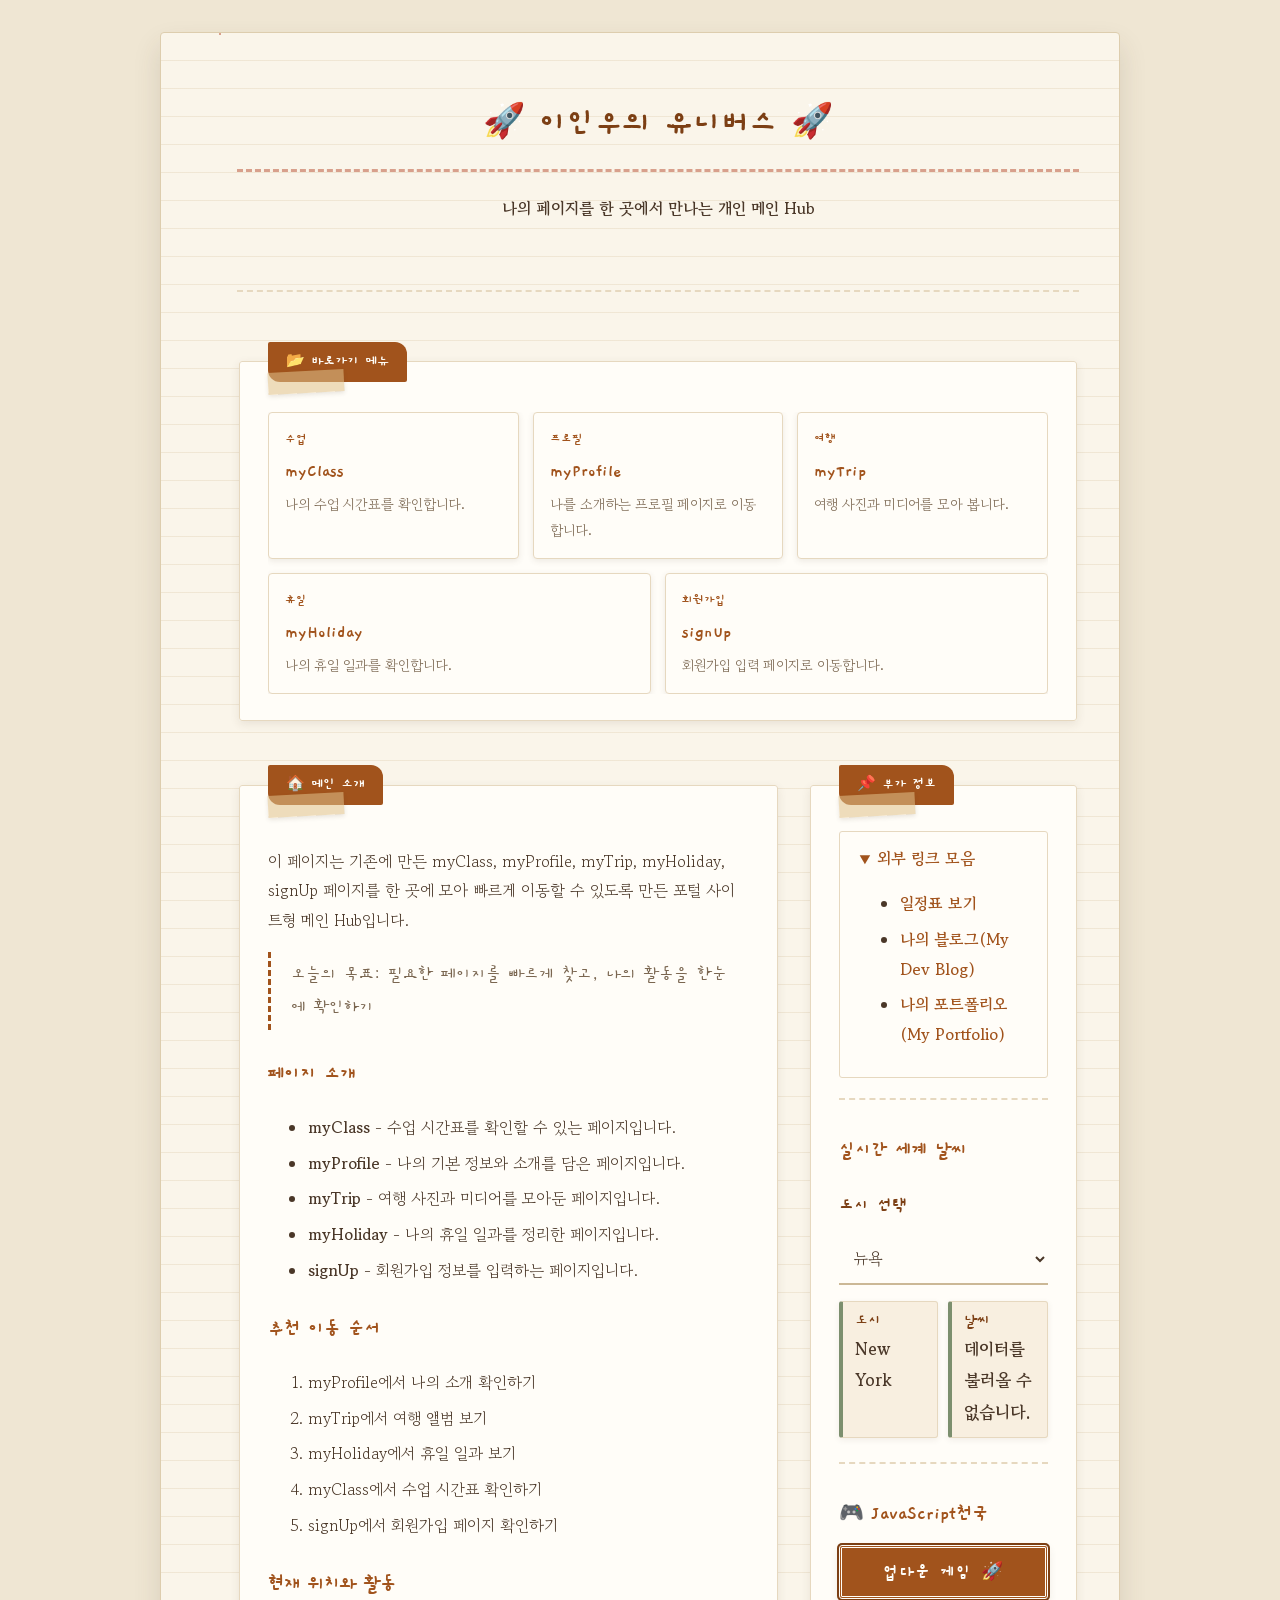
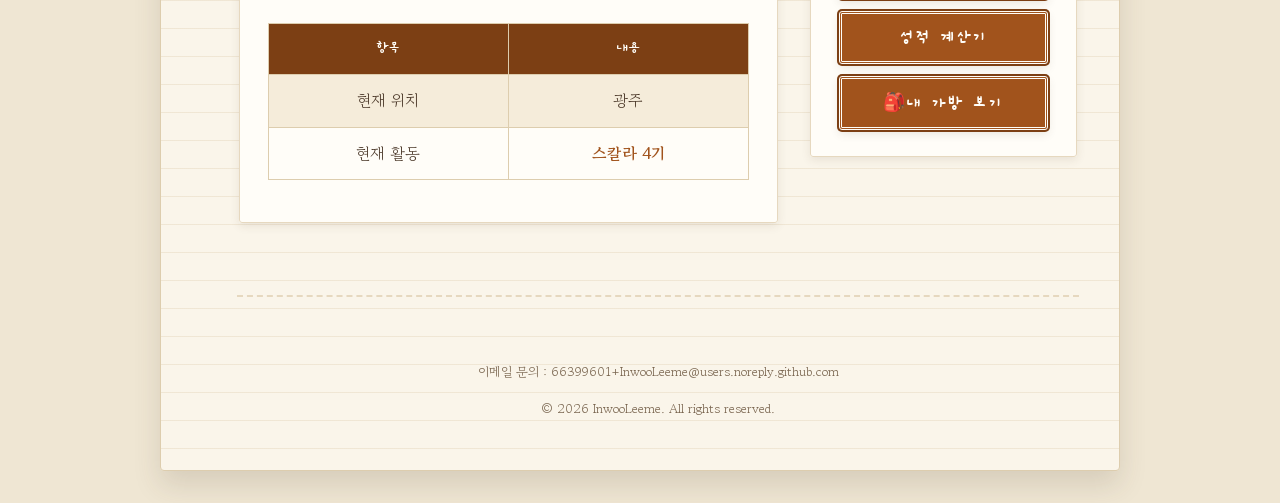
==== commit 5fd7ac78: "feat: 페이지 접속 시 기본 선택 도시 날씨 즉시 표시" ====
--- a/html/index.html
+++ b/html/index.html
@@ -12,10 +12,8 @@
 <body>
     <div class="container">
         <header>
-            <center>
-                <h1>🚀 이인우의 유니버스 🚀</h1>
-                <p><strong>나의 페이지를 한 곳에서 만나는 개인 메인 Hub</strong></p>
-            </center>
+            <h1>🚀 이인우의 유니버스 🚀</h1>
+            <p><strong>나의 페이지를 한 곳에서 만나는 개인 메인 Hub</strong></p>
         </header>
         <hr>
         <nav>
@@ -143,10 +141,8 @@
         </aside>
         <hr>
         <footer>
-            <center>
-                <p>이메일 문의 : 66399601+InwooLeeme@users.noreply.github.com</p>
-                <p>&copy; 2026 InwooLeeme. All rights reserved.</p>
-            </center>
+            <p>이메일 문의 : 66399601+InwooLeeme@users.noreply.github.com</p>
+            <p>&copy; 2026 InwooLeeme. All rights reserved.</p>
         </footer>
     </div>
     <script src="../script/upDown.js"></script>
--- a/css/style.css
+++ b/css/style.css
@@ -95,6 +95,10 @@
     text-align: center;
 }
 
+header{
+    text-align: center;
+}
+
 header h1{
     animation: fadeInDown 0.9s ease both;
 }
@@ -264,6 +268,20 @@
 }
 
 tbody tr:hover{
+    background-color: #f0e0c4;
+}
+
+/* rowspan으로 병합된 셀(myClass 시간표)은 행 단위 줄무늬/hover가
+   병합 셀에는 닿지 않아 반쪽만 강조되는 문제가 있어 셀 단위로 대체 */
+table:has([rowspan]) tbody tr:nth-child(even){
+    background-color: transparent;
+}
+
+table:has([rowspan]) tbody tr:hover{
+    background-color: transparent;
+}
+
+table:has([rowspan]) tbody td:hover{
     background-color: #f0e0c4;
 }
 
@@ -675,7 +693,39 @@
     box-shadow: 0 0 0 2px var(--sage-dark), 0 2px 6px rgba(var(--ink-rgb), 0.12);
 }
 
-/* 갤러리 (myTrip) */
+ul:has(> li > a[href="signUp.html"]){
+    display: grid;
+    gap: 12px;
+    grid-template-columns: repeat(2, minmax(0, 1fr));
+    list-style: none;
+    margin: 16px 0;
+    padding: 0;
+}
+
+ul:has(> li > a[href="signUp.html"]) li{
+    margin-bottom: 0;
+}
+
+ul:has(> li > a[href="signUp.html"]) a{
+    background-color: var(--card-bg);
+    border: 1px solid var(--paper-line);
+    border-radius: 4px;
+    box-shadow: 0 2px 6px rgba(var(--ink-rgb), 0.1);
+    color: var(--accent-dark);
+    display: block;
+    font-family: "Gaegu", cursive;
+    font-size: 17px;
+    padding: 14px 16px;
+    text-align: center;
+    transition: background-color 0.25s ease, box-shadow 0.25s ease, transform 0.25s ease;
+}
+
+ul:has(> li > a[href="signUp.html"]) a:hover{
+    background-color: #f0e0c4;
+    box-shadow: 0 10px 20px rgba(var(--ink-rgb), 0.18);
+    transform: translateY(-3px);
+}
+
 figure{
     display: inline-block;
     margin: 8px;
@@ -742,6 +792,10 @@
     text-align: center;
 }
 
+footer{
+    text-align: center;
+}
+
 footer p{
     color: var(--ink-soft);
     font-size: 13px;
@@ -776,6 +830,10 @@
         padding: 24px 20px 24px 44px;
     }
 
+    ul:has(> li > a[href="signUp.html"]){
+        grid-template-columns: 1fr;
+    }
+
     .trip-card{
         transform: none;
     }
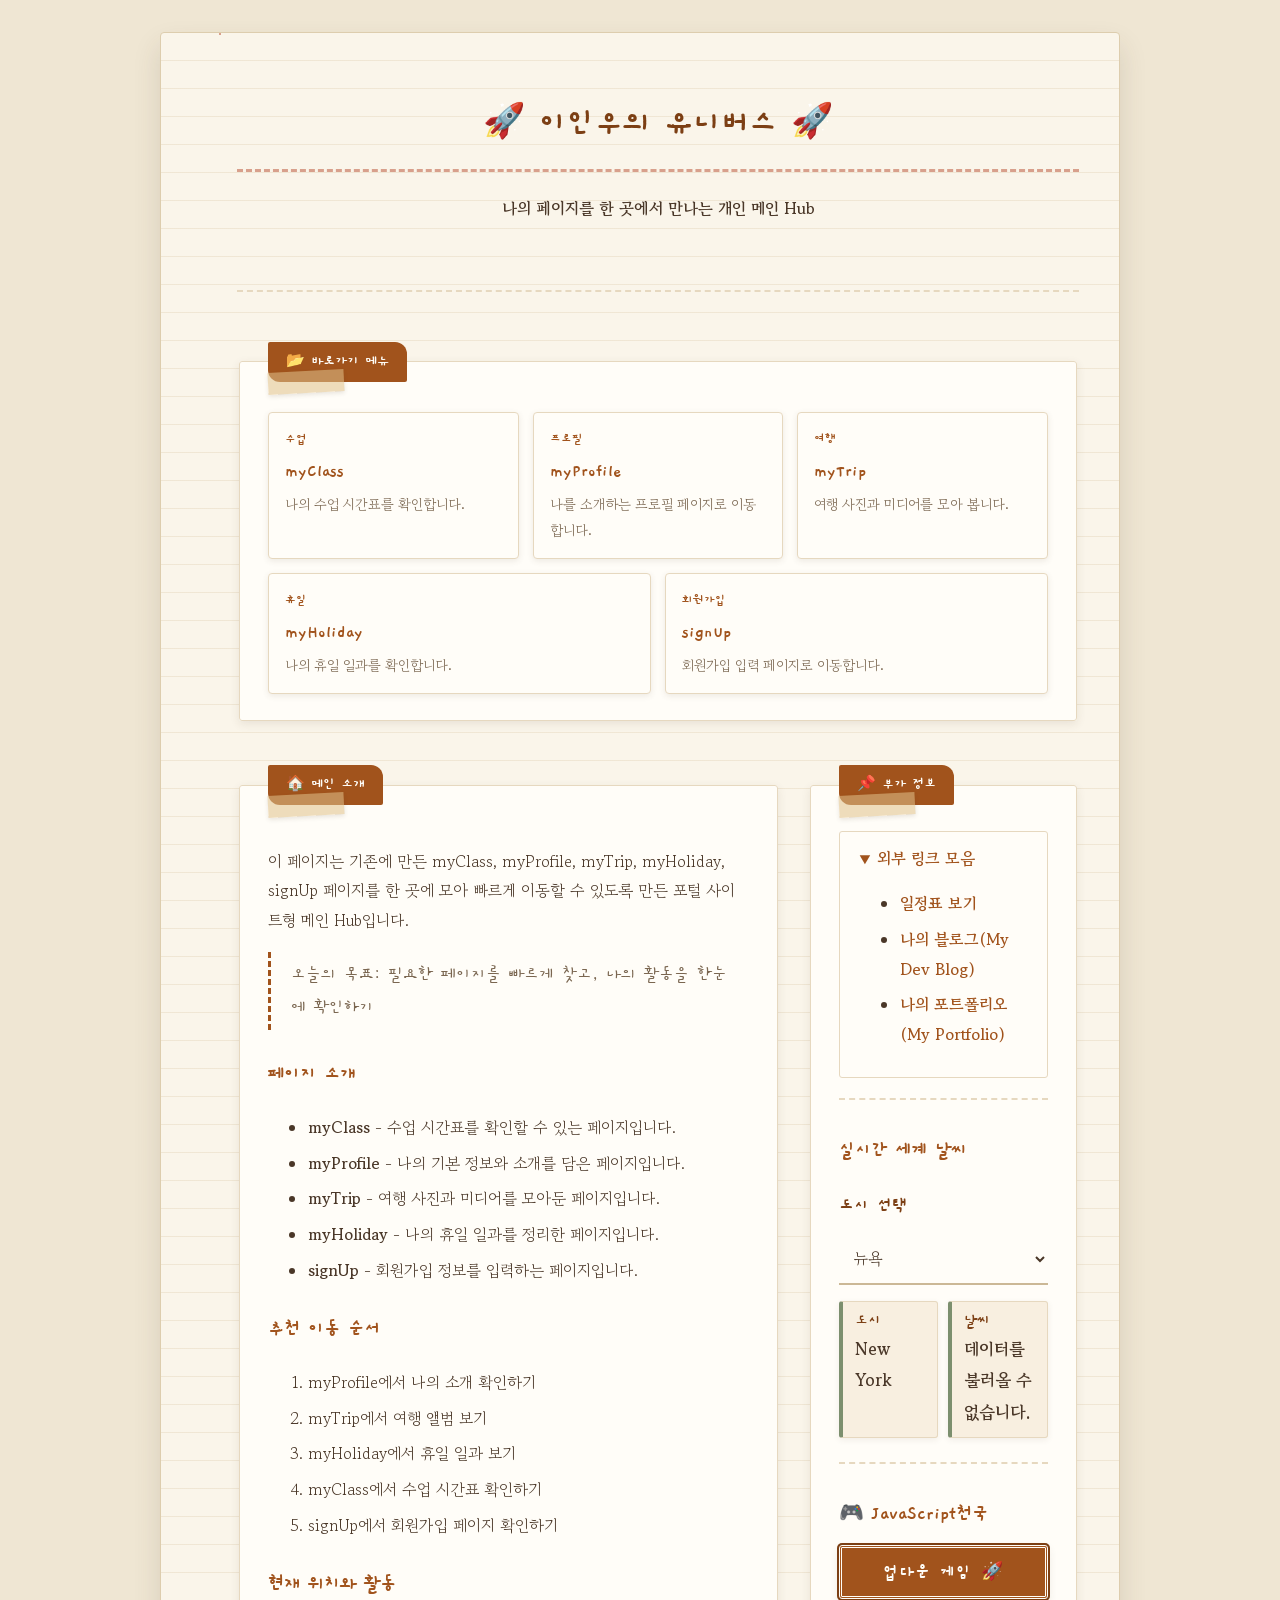
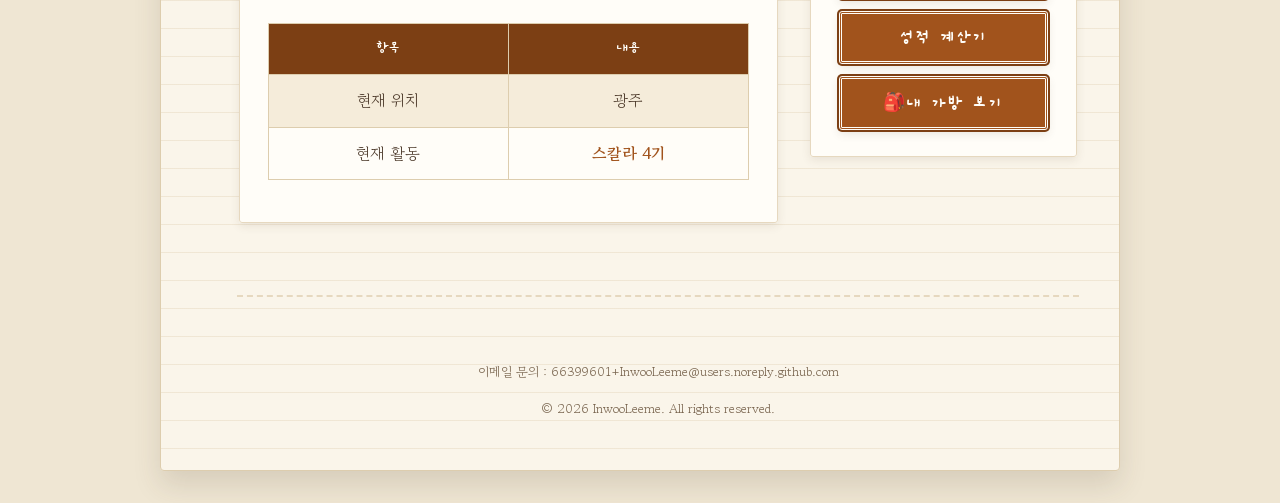
==== commit b10eaa37: "refactor: 바로가기 메뉴를 table에서 ul/li/a 구조로 전환" ====
--- a/html/index.html
+++ b/html/index.html
@@ -19,38 +19,33 @@
         <nav>
             <fieldset>
                 <legend><strong>📂 바로가기 메뉴</strong></legend>
-                <table border="1" width="100%" cellpadding="12">
-                    <tr>
-                        <th>구분</th>
-                        <th>페이지</th>
-                        <th>설명</th>
-                    </tr>
-                    <tr>
-                        <td>수업</td>
-                        <td><a href="./myClass.html">myClass</a></td>
-                        <td>나의 수업 시간표를 확인합니다.</td>
-                    </tr>
-                    <tr>
-                        <td>프로필</td>
-                        <td><a href="./myProfile.html">myProfile</a></td>
-                        <td>나를 소개하는 프로필 페이지로 이동합니다.</td>
-                    </tr>
-                    <tr>
-                        <td>여행</td>
-                        <td><a href="./myTrip.html">myTrip</a></td>
-                        <td>여행 사진과 미디어를 모아 봅니다.</td>
-                    </tr>
-                    <tr>
-                        <td>휴일</td>
-                        <td><a href="./myHoliday.html">myHoliday</a></td>
-                        <td>나의 휴일 일과를 확인합니다.</td>
-                    </tr>
-                    <tr>
-                        <td>회원가입</td>
-                        <td><a href="./signUp.html">signUp</a></td>
-                        <td>회원가입 입력 페이지로 이동합니다.</td>
-                    </tr>
-                </table>
+                <ul class="shortcut-list">
+                    <li>
+                        <span class="shortcut-category">수업</span>
+                        <a href="./myClass.html">myClass</a>
+                        <span class="shortcut-desc">나의 수업 시간표를 확인합니다.</span>
+                    </li>
+                    <li>
+                        <span class="shortcut-category">프로필</span>
+                        <a href="./myProfile.html">myProfile</a>
+                        <span class="shortcut-desc">나를 소개하는 프로필 페이지로 이동합니다.</span>
+                    </li>
+                    <li>
+                        <span class="shortcut-category">여행</span>
+                        <a href="./myTrip.html">myTrip</a>
+                        <span class="shortcut-desc">여행 사진과 미디어를 모아 봅니다.</span>
+                    </li>
+                    <li>
+                        <span class="shortcut-category">휴일</span>
+                        <a href="./myHoliday.html">myHoliday</a>
+                        <span class="shortcut-desc">나의 휴일 일과를 확인합니다.</span>
+                    </li>
+                    <li>
+                        <span class="shortcut-category">회원가입</span>
+                        <a href="./signUp.html">signUp</a>
+                        <span class="shortcut-desc">회원가입 입력 페이지로 이동합니다.</span>
+                    </li>
+                </ul>
             </fieldset>
         </nav>
         <br>
--- a/css/style.css
+++ b/css/style.css
@@ -285,23 +285,18 @@
     background-color: #f0e0c4;
 }
 
-nav table{
+nav .shortcut-list{
     background-color: transparent;
-    border: none !important;
     display: flex;
     flex-wrap: wrap;
     gap: 14px;
+    list-style: none;
     margin: 4px 0 0;
-    table-layout: auto;
+    padding: 0;
     width: 100%;
 }
 
-nav table thead,
-nav table tbody{
-    display: contents;
-}
-
-nav table tr{
+nav .shortcut-list li{
     background-color: var(--card-bg);
     border: 1px solid var(--paper-line);
     border-radius: 4px;
@@ -311,21 +306,13 @@
     flex: 1 1 190px;
     flex-direction: column;
     gap: 4px;
+    margin-bottom: 0;
     padding: 14px 16px;
     position: relative;
     transition: background-color 0.25s ease, box-shadow 0.25s ease, transform 0.25s ease;
 }
 
-nav table tr:nth-child(even){
-    background-color: var(--card-bg);
-}
-
-/* 카드가 구분/페이지/설명을 모두 담으므로 중복되는 헤더 행은 숨김 */
-nav table tr:first-child{
-    display: none;
-}
-
-nav table tr:hover{
+nav .shortcut-list li:hover{
     background-color: #f0e0c4;
     box-shadow: 0 10px 20px rgba(var(--ink-rgb), 0.18);
     transform: translateY(-3px);
@@ -333,43 +320,35 @@
 
 /* 키보드 탐색 시에만 표시. 바깥에 뜨는 아웃라인(이중 테두리) 대신
    카드 테두리에 통합된 inset 링으로 자연스럽게 강조 */
-nav table tr:has(:focus-visible){
+nav .shortcut-list li:has(:focus-visible){
     border-color: var(--accent);
     box-shadow: inset 0 0 0 2px var(--accent), 0 2px 6px rgba(var(--ink-rgb), 0.1);
     outline: none;
 }
 
-nav th,
-nav td{
-    background-color: transparent;
-    border: none !important;
-    padding: 0;
-    text-align: left;
-}
-
-nav table td:first-child{
+nav .shortcut-category{
     color: var(--accent);
     font-family: "Gaegu", cursive;
     font-size: 13px;
     font-weight: 700;
 }
 
-nav table td:nth-child(2) a{
+nav .shortcut-list a{
     font-family: "Gaegu", cursive;
     font-size: 18px;
 }
 
-nav table td:nth-child(2) a::after{
+nav .shortcut-list a::after{
     content: "";
     inset: 0;
     position: absolute;
 }
 
-nav table td:nth-child(2) a:focus-visible{
+nav .shortcut-list a:focus-visible{
     outline: none;
 }
 
-nav table td:last-child{
+nav .shortcut-desc{
     color: var(--ink-soft);
     font-size: 14px;
 }
@@ -811,7 +790,7 @@
         grid-column: 1;
     }
 
-    nav table{
+    nav .shortcut-list{
         flex-direction: column;
     }
 
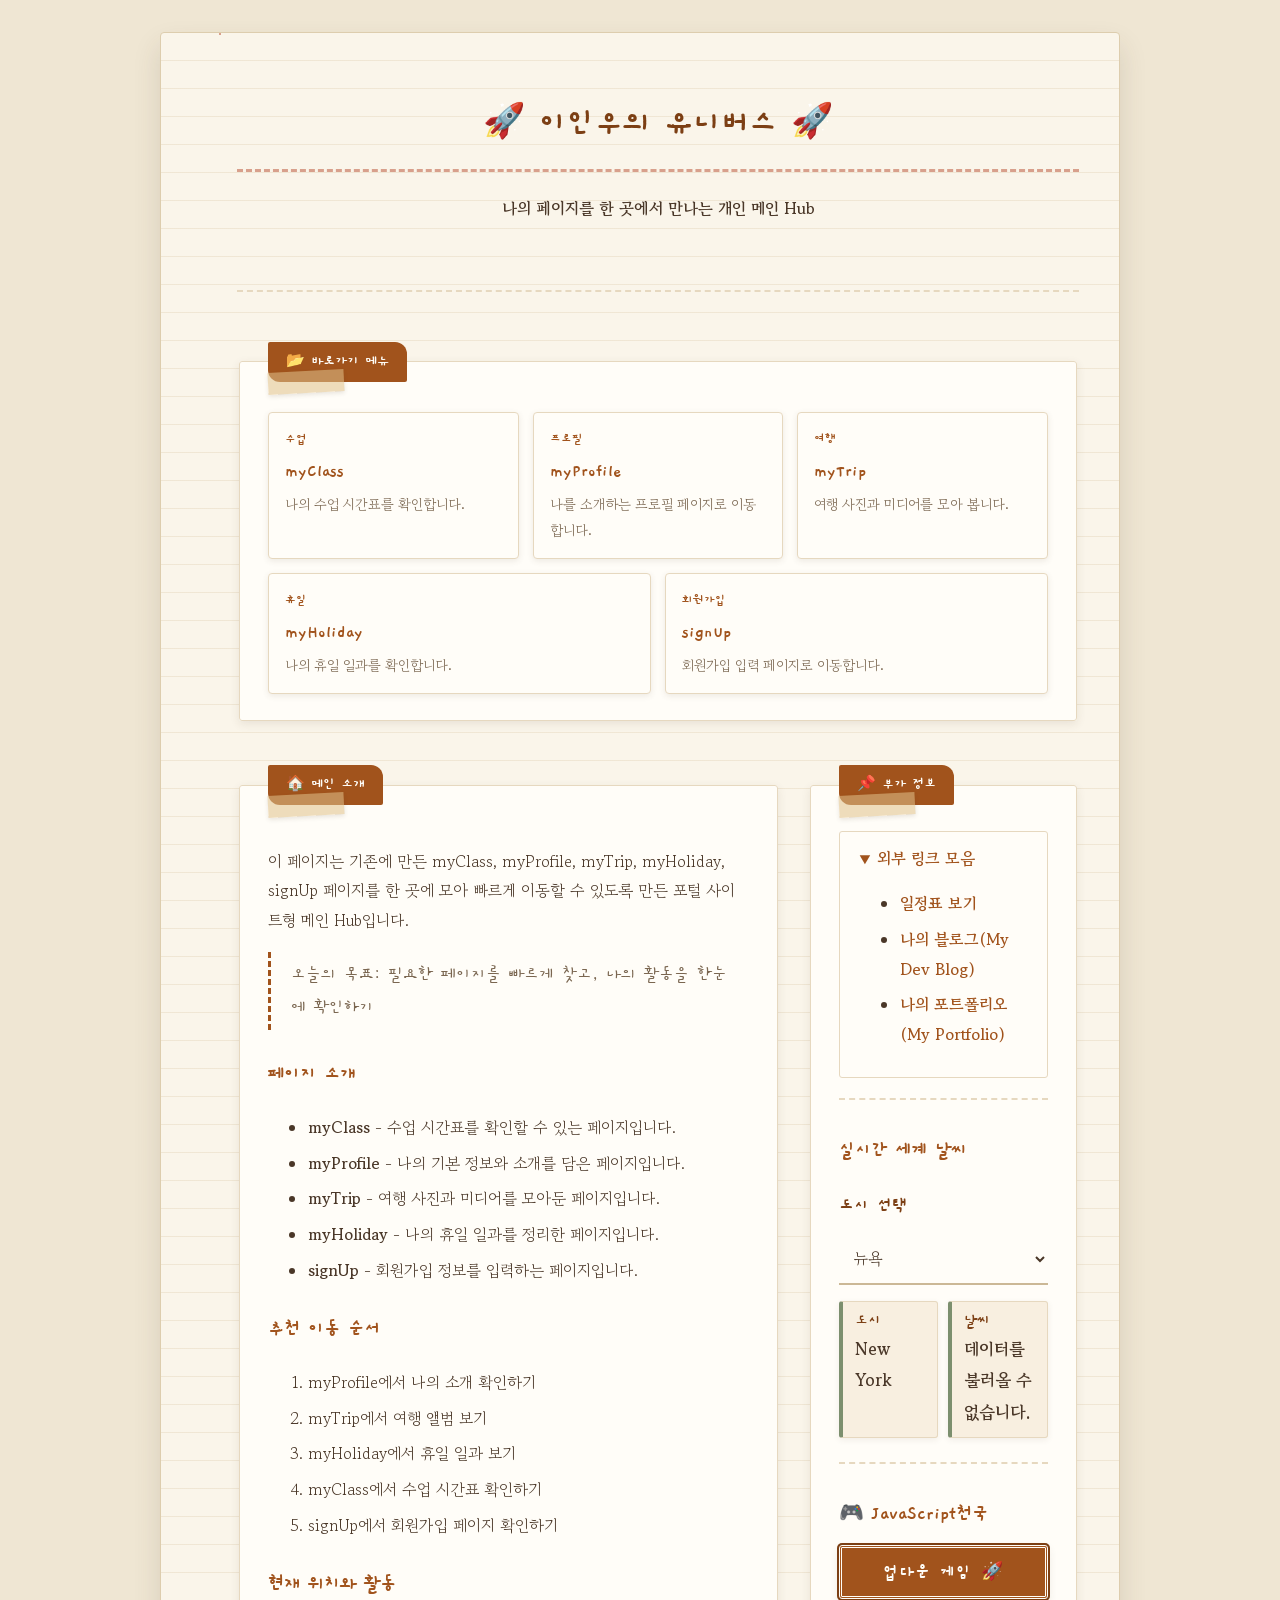
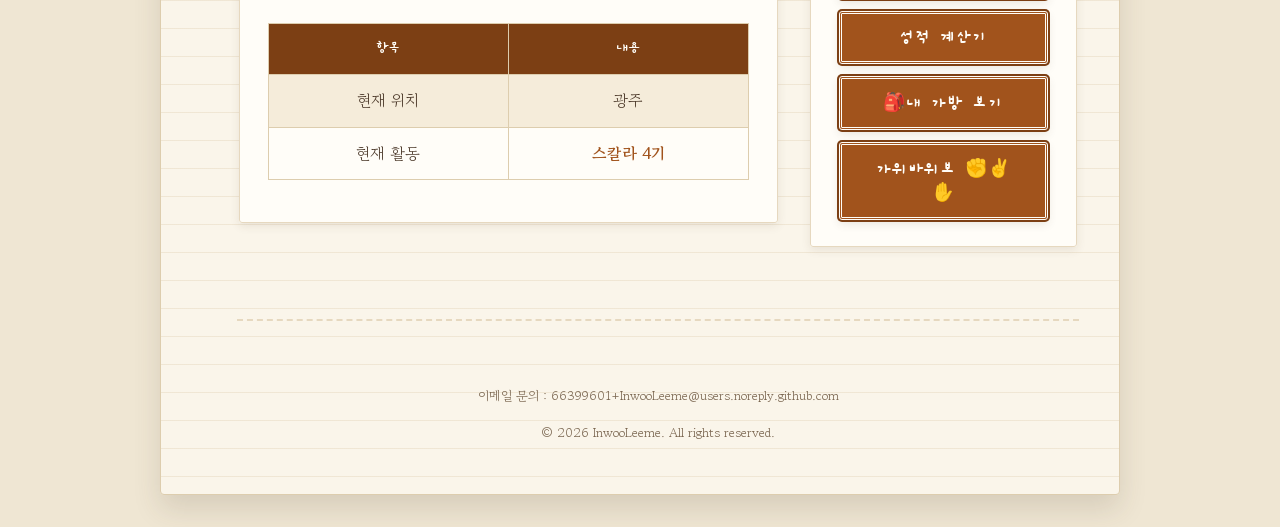
==== commit 286c01e0: "feat: JavaScript천국에 가위바위보 게임 추가" ====
--- a/html/index.html
+++ b/html/index.html
@@ -131,6 +131,7 @@
                     <button type="button" onclick="startUpDownGame()">업다운 게임 🚀</button>
                     <button type="button" onclick="calculateGrade()">성적 계산기</button>
                     <button type="button" onclick="showMyBag()">🎒내 가방 보기</button>
+                    <button type="button" onclick="startRpsGame()">가위바위보 ✊✌✋</button>
                 </section>
             </fieldset>
         </aside>
@@ -143,6 +144,7 @@
     <script src="../script/upDown.js"></script>
     <script src="../script/grade.js"></script>
     <script src="../script/bag.js"></script>
+    <script src="../script/rps.js"></script>
     <script type="module" src="../script/realtimeInfo.js"></script>
 </body>
 </html>
